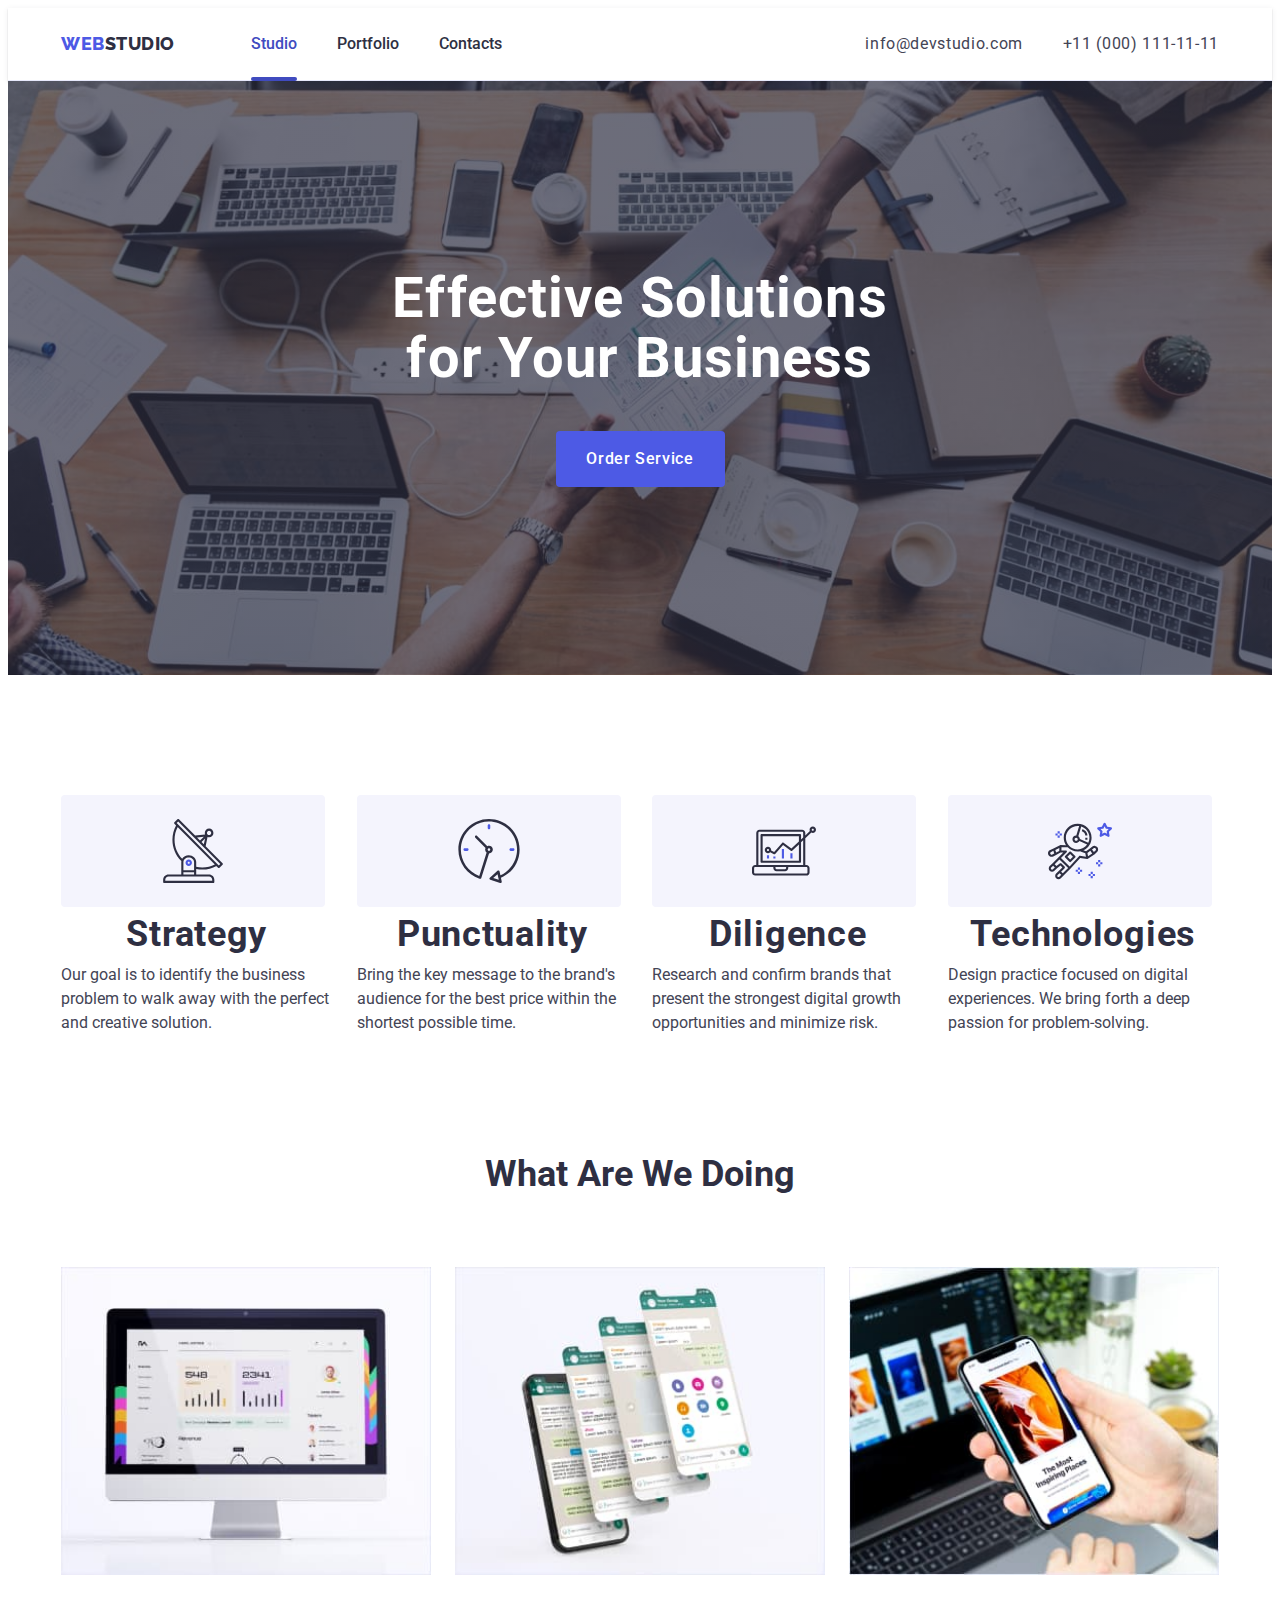
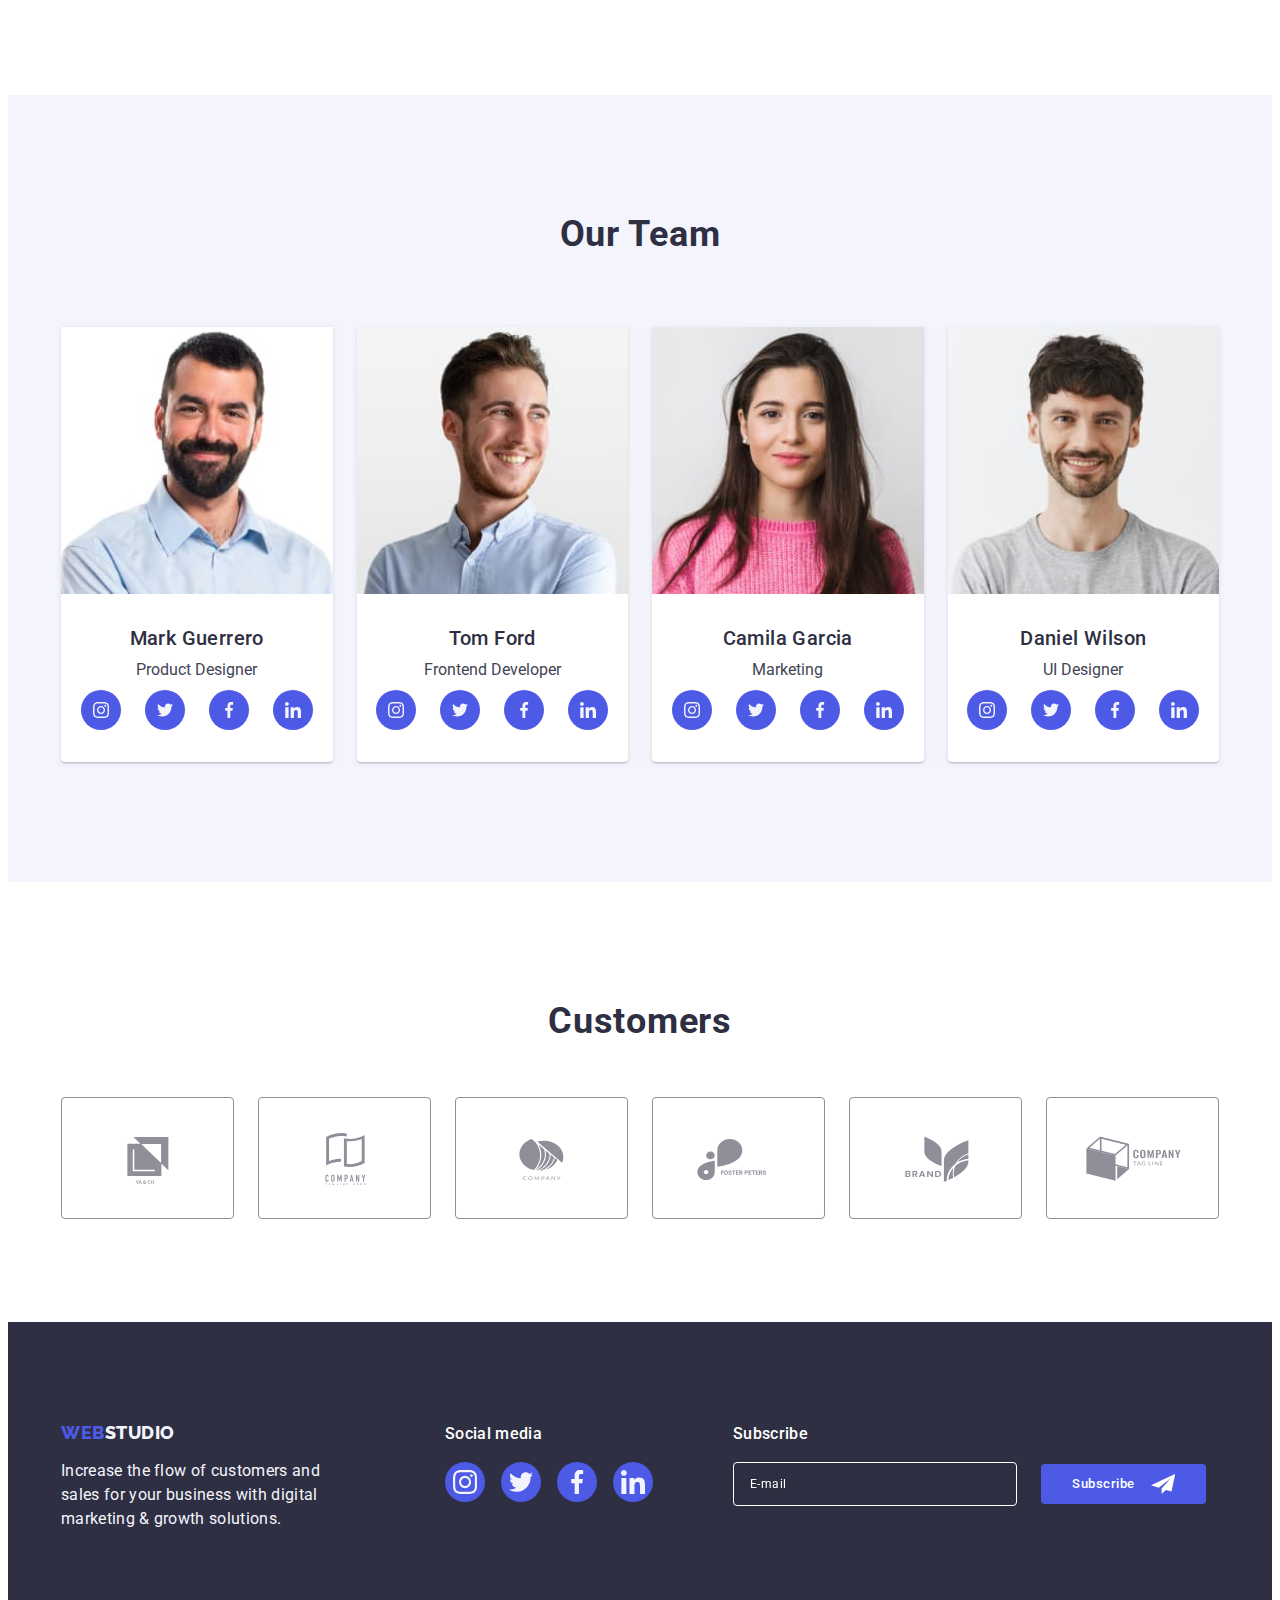
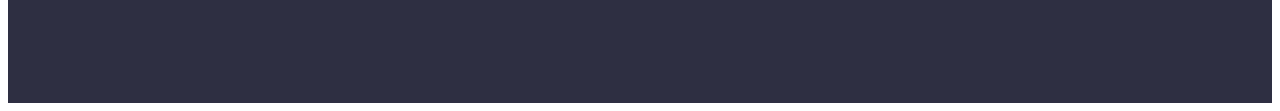
==== index.html @ 62d7064a "1" ====
<!DOCTYPE html>
<html lang="en">
  <head>
    <meta charset="UTF-8" />
    <meta http-equiv="X-UA-Compatible" content="IE=edge" />
    <meta name="viewport" content="width=device-width, initial-scale=1.0" />
    <!-- Fonts -->
    <link rel="preconnect" href="https://fonts.googleapis.com" />
    <link rel="preconnect" href="https://fonts.gstatic.com" crossorigin />
    <link
      href="https://fonts.googleapis.com/css2?family=Raleway:wght@800&family=Roboto:wght@400;500;700;900&display=swap"
      rel="stylesheet"
    />
    <title>WebStudio</title>
    <!-- Normalize -->
    <link
      rel="stylesheet"
      href="https://cdnjs.cloudflare.com/ajax/libs/modern-normalize/2.0.0/modern-normalize.min.css"
      integrity="sha512-4xo8blKMVCiXpTaLzQSLSw3KFOVPWhm/TRtuPVc4WG6kUgjH6J03IBuG7JZPkcWMxJ5huwaBpOpnwYElP/m6wg=="
      crossorigin="anonymous"
      referrerpolicy="no-referrer"
    />
    <!-- Styles -->
    <link rel="stylesheet" href="./css/styles.css" />
  </head>
  <body>
    <!--------------- HEADER --------------->
    <header class="header">
      <div class="container header-container">
        <nav class="header-navigation">
          <a class="header-logo link" href="./index.html"
            >Web<span class="header-logo-design">Studio</span></a
          >
          <ul class="header-list list">
            <li class="header-menu-item">
              <a class="header-menu-link link current" href="./index.html"
                >Studio</a
              >
            </li>
            <li class="header-menu-item">
              <a class="header-menu-link link" href="./portfolio.html"
                >Portfolio</a
              >
            </li>
            <li class="header-menu-item">
              <a class="header-menu-link link" href="">Contacts </a>
            </li>
          </ul>
        </nav>
        <!--------------- CONTACTS --------------->
        <address class="address">
          <ul class="header-contacts-list list">
            <li class="contacts-item">
              <a class="contacts-link link" href="mailto:info@devstudio.com"
                >info@devstudio.com</a
              >
            </li>
            <li class="contacts-item">
              <a class="contacts-link link" href="tel:+110001111111"
                >+11 (000) 111-11-11</a
              >
            </li>
          </ul>
        </address>
        <div class="mob-menu open-hamburger">
          <button class="mob-menu-open-btn" type="button">
            <svg class="mob-menu-open-icon" width="32" height="22">
              <use href="./images/icons.svg#icon-menu-hamburger"></use>
            </svg>
          </button>
        </div>
      </div>
      <!-- Mobile menu -->
      <!-- <div class="mob-menu">
        <button class="mob-menu-close-btn" type="button">
          <svg class="mob-menu-close-icon" width="8" height="8">
            <use href="./images/icons.svg#icon-close"></use>
          </svg>
        </button>
        <ul class="mob-menu-list list">
          <li class="mob-menu-item">
            <a class="mob-menu-link link" href="./index.html">Studio</a>
          </li>
          <li class="mob-menu-item">
            <a class="mob-menu-link link" href="./portfolio.html">Portfolio</a>
          </li>
          <li class="mob-menu-item">
            <a class="mob-menu-link link" href="">Contacts </a>
          </li>
        </ul>
        <ul class="mob-menu-contacts-list list">
          <li class="mob-menu-contacts-item">
            <a
              class="mob-menu-contacts-link link"
              href="mailto:info@devstudio.com"
              >info@devstudio.com</a
            >
          </li>
          <li class="mob-menu-contacts-item">
            <a class="mob-menu-contacts-link link" href="tel:+110001111111"
              >+11 (000) 111-11-11</a
            >
          </li>
        </ul>

        <ul class="mob-menu-media-list list">
          <li class="mob-menu-media-item">
            <a class="mob-menu-media-link link" href="#">
              <svg class="icon" width="16" height="16">
                <use href="./images/icons.svg#icon-instagram"></use>
              </svg>
            </a>
          </li>
          <li class="mob-menu-media-item">
            <a class="mob-menu-media-link link" href="#">
              <svg class="icon" width="16" height="16">
                <use href="./images/icons.svg#icon-twitter"></use>
              </svg>
            </a>
          </li>
          <li class="mob-menu-media-item">
            <a class="mob-menu-media-link link" href="#">
              <svg class="icon" width="16" height="16">
                <use href="./images/icons.svg#icon-facebook"></use>
              </svg>
            </a>
          </li>
          <li class="mob-menu-media-item">
            <a class="mob-menu-media-link link" href="#">
              <svg class="icon" width="16" height="16">
                <use href="./images/icons.svg#icon-linkedin"></use>
              </svg>
            </a>
          </li>
        </ul>
      </div> -->
    </header>
    <!------------- MAIN --------------->
    <main class="main">
      <!--------------- Section 1 - HERO --------------->
      <section class="hero">
        <div class="container">
          <h1 class="hero-title">Effective Solutions for Your Business</h1>
          <button class="hero-btn" type="button" data-modal-open>
            Order Service
          </button>
        </div>
      </section>
      <!--------------- Section 2 - BENEFITS --------------->
      <section class="benefits">
        <div class="container">
          <h2 class="visually-hidden">Benefits</h2>
          <ul class="benefits-list list">
            <li class="benefits-item">
              <div class="benefits-icon-container">
                <svg class="icon" width="64" height="64">
                  <use href="./images/icons.svg#icon-antenna"></use>
                </svg>
              </div>
              <h3 class="benefits-title">Strategy</h3>
              <p class="benefits-text">
                Our goal is to identify the business problem to walk away with
                the perfect and creative solution.
              </p>
            </li>
            <li class="benefits-item">
              <div class="benefits-icon-container">
                <svg class="icon" width="64" height="64">
                  <use href="./images/icons.svg#icon-clock"></use>
                </svg>
              </div>
              <h3 class="benefits-title">Punctuality</h3>
              <p class="benefits-text">
                Bring the key message to the brand's audience for the best price
                within the shortest possible time.
              </p>
            </li>
            <li class="benefits-item">
              <div class="benefits-icon-container">
                <svg class="icon" width="64" height="64">
                  <use href="./images/icons.svg#icon-diagram"></use>
                </svg>
              </div>
              <h3 class="benefits-title">Diligence</h3>
              <p class="benefits-text">
                Research and confirm brands that present the strongest digital
                growth opportunities and minimize risk.
              </p>
            </li>
            <li class="benefits-item">
              <div class="benefits-icon-container">
                <svg class="icon" width="64" height="64">
                  <use href="./images/icons.svg#icon-astronaut"></use>
                </svg>
              </div>
              <h3 class="benefits-title">Technologies</h3>
              <p class="benefits-text">
                Design practice focused on digital experiences. We bring forth a
                deep passion for problem-solving.
              </p>
            </li>
          </ul>
        </div>
      </section>
      <!--------------- Section 3 - EXAMPLES --------------->
      <section class="examples">
        <div class="container">
          <h2 class="examples-title">What are we doing</h2>
          <ul class="examples-list list">
            <li class="examples-item">
              <img
                src="./images/computer.jpg"
                alt="the computer"
                width="360"
                height="300"
              />
            </li>
            <li class="examples-item">
              <img
                src="./images/screen.jpg"
                alt="the list of screens"
                width="360"
                height="300"
              />
            </li>
            <li class="examples-item">
              <img
                src="./images/mobile.jpg"
                alt="the mobile phone"
                width="360"
                height="300"
              />
            </li>
          </ul>
        </div>
      </section>
      <!--------------- Section 4 - TEAM --------------->
      <section class="team">
        <div class="container team-container">
          <h2 class="team-title">Our Team</h2>
          <ul class="team-list list">
            <li class="team-item">
              <img
                src="./images/man1.jpg"
                alt="the black bearded man"
                width="264"
                height="260"
              />
              <div class="item-description">
                <h3 class="team-list-title">Mark Guerrero</h3>
                <p class="team-list-text">Product Designer</p>
                <ul class="team-media-list list">
                  <li class="team-media-item">
                    <a class="media-link link" href="#">
                      <svg class="icon" width="16" height="16">
                        <use href="./images/icons.svg#icon-instagram"></use>
                      </svg>
                    </a>
                  </li>
                  <li class="team-media-item">
                    <a class="media-link link" href="#">
                      <svg class="icon" width="16" height="16">
                        <use href="./images/icons.svg#icon-twitter"></use>
                      </svg>
                    </a>
                  </li>
                  <li class="team-media-item">
                    <a class="media-link link" href="#">
                      <svg class="icon" width="16" height="16">
                        <use href="./images/icons.svg#icon-facebook"></use>
                      </svg>
                    </a>
                  </li>
                  <li class="team-media-item">
                    <a class="media-link link" href="#">
                      <svg class="icon" width="16" height="16">
                        <use href="./images/icons.svg#icon-linkedin"></use>
                      </svg>
                    </a>
                  </li>
                </ul>
              </div>
            </li>
            <li class="team-item">
              <img
                src="./images/man2.jpg"
                alt="the man looking aside"
                width="264"
                height="260"
              />
              <div class="item-description">
                <h3 class="team-list-title">Tom Ford</h3>
                <p class="team-list-text">Frontend Developer</p>
                <ul class="team-media-list list">
                  <li class="team-media-item">
                    <a class="media-link link" href="#">
                      <svg class="icon" width="16" height="16">
                        <use href="./images/icons.svg#icon-instagram"></use>
                      </svg>
                    </a>
                  </li>
                  <li class="team-media-item">
                    <a class="media-link link" href="#">
                      <svg class="icon" width="16" height="16">
                        <use href="./images/icons.svg#icon-twitter"></use>
                      </svg>
                    </a>
                  </li>
                  <li class="team-media-item">
                    <a class="media-link link" href="#">
                      <svg class="icon" width="16" height="16">
                        <use href="./images/icons.svg#icon-facebook"></use>
                      </svg>
                    </a>
                  </li>
                  <li class="team-media-item">
                    <a class="media-link link" href="#">
                      <svg class="icon" width="16" height="16">
                        <use href="./images/icons.svg#icon-linkedin"></use>
                      </svg>
                    </a>
                  </li>
                </ul>
              </div>
            </li>
            <li class="team-item">
              <img
                src="./images/woman.jpg"
                alt="the woman wearing pink sweater"
                width="264"
                height="260"
              />
              <div class="item-description">
                <h3 class="team-list-title">Camila Garcia</h3>
                <p class="team-list-text">Marketing</p>
                <ul class="team-media-list list">
                  <li class="team-media-item">
                    <a class="media-link link" href="#">
                      <svg class="icon" width="16" height="16">
                        <use href="./images/icons.svg#icon-instagram"></use>
                      </svg>
                    </a>
                  </li>
                  <li class="team-media-item">
                    <a class="media-link link" href="#">
                      <svg class="icon" width="16" height="16">
                        <use href="./images/icons.svg#icon-twitter"></use>
                      </svg>
                    </a>
                  </li>
                  <li class="team-media-item">
                    <a class="media-link link" href="#">
                      <svg class="icon" width="16" height="16">
                        <use href="./images/icons.svg#icon-facebook"></use>
                      </svg>
                    </a>
                  </li>
                  <li class="team-media-item">
                    <a class="media-link link" href="#">
                      <svg class="icon" width="16" height="16">
                        <use href="./images/icons.svg#icon-linkedin"></use>
                      </svg>
                    </a>
                  </li>
                </ul>
              </div>
            </li>
            <li class="team-item">
              <img
                src="./images/man3.jpg"
                alt="the man wearing grey t-shirt"
                width="264"
                height="260"
              />
              <div class="item-description">
                <h3 class="team-list-title">Daniel Wilson</h3>
                <p class="team-list-text">UI Designer</p>
                <ul class="team-media-list list">
                  <li class="team-media-item">
                    <a class="media-link link" href="#">
                      <svg class="icon" width="16" height="16">
                        <use href="./images/icons.svg#icon-instagram"></use>
                      </svg>
                    </a>
                  </li>
                  <li class="team-media-item">
                    <a class="media-link link" href="#">
                      <svg class="icon" width="16" height="16">
                        <use href="./images/icons.svg#icon-twitter"></use>
                      </svg>
                    </a>
                  </li>
                  <li class="team-media-item">
                    <a class="media-link link" href="#">
                      <svg class="icon" width="16" height="16">
                        <use href="./images/icons.svg#icon-facebook"></use>
                      </svg>
                    </a>
                  </li>
                  <li class="team-media-item">
                    <a class="media-link link" href="#">
                      <svg class="icon" width="16" height="16">
                        <use href="./images/icons.svg#icon-linkedin"></use>
                      </svg>
                    </a>
                  </li>
                </ul>
              </div>
            </li>
          </ul>
        </div>
      </section>
      <!--------------- Section 5 - CUSTOMERS --------------->
      <section class="customers">
        <div class="container customers-container">
          <h2 class="customers-title">Customers</h2>
          <ul class="customers-list list">
            <li class="customers-item">
              <a class="customers-link link" href="#">
                <svg class="icon" width="104" height="56">
                  <use href="./images/icons.svg#icon-logoa"></use>
                </svg>
              </a>
            </li>
            <li class="customers-item">
              <a class="customers-link link" href="#">
                <svg class="icon" width="104" height="56">
                  <use href="./images/icons.svg#icon-logob"></use>
                </svg>
              </a>
            </li>
            <li class="customers-item">
              <a class="customers-link link" href="#">
                <svg class="icon" width="104" height="56">
                  <use href="./images/icons.svg#icon-logoc"></use>
                </svg>
              </a>
            </li>
            <li class="customers-item">
              <a class="customers-link link" href="#">
                <svg class="icon" width="104" height="56">
                  <use href="./images/icons.svg#icon-logod"></use>
                </svg>
              </a>
            </li>
            <li class="customers-item">
              <a class="customers-link link" href="#">
                <svg class="icon" width="104" height="56">
                  <use href="./images/icons.svg#icon-logof"></use>
                </svg>
              </a>
            </li>
            <li class="customers-item">
              <a class="customers-link link" href="#">
                <svg class="icon" width="104" height="56">
                  <use href="./images/icons.svg#icon-logog"></use>
                </svg>
              </a>
            </li>
          </ul>
        </div>
      </section>
    </main>
    <!--------------- FOOTER --------------->
    <footer class="footer">
      <div class="container footer-container">
        <div class="footer-logo-container">
          <a class="footer-logo link" href="./index.html"
            >Web<span class="footer-logo-design">Studio</span></a
          >
          <p class="footer-text">
            Increase the flow of customers and sales for your business with
            digital marketing & growth solutions.
          </p>
        </div>
        <div class="footer-media-container">
          <p class="footer-media-text">Social media</p>
          <ul class="footer-media-list list">
            <li class="footer-media-item">
              <a class="footer-media-link link" href="#">
                <svg class="icon" width="24" height="24">
                  <use href="./images/icons.svg#icon-instagram"></use>
                </svg>
              </a>
            </li>
            <li class="footer-media-item">
              <a class="footer-media-link link" href="#">
                <svg class="icon" width="24" height="24">
                  <use href="./images/icons.svg#icon-twitter"></use>
                </svg>
              </a>
            </li>
            <li class="footer-media-item">
              <a class="footer-media-link link" href="#">
                <svg class="icon" width="24" height="24">
                  <use href="./images/icons.svg#icon-facebook"></use>
                </svg>
              </a>
            </li>
            <li class="footer-media-item">
              <a class="footer-media-link link" href="#">
                <svg class="icon" width="24" height="24">
                  <use href="./images/icons.svg#icon-linkedin"></use>
                </svg>
              </a>
            </li>
          </ul>
        </div>
        <div class="subscribe-wrapper">
          <p class="subscribe-text">Subscribe</p>
          <form class="footer-form">
            <label class="footer-label" aria-label="footer email">
              <input
                class="footer-input"
                type="email"
                name="footer-email"
                placeholder="E-mail"
              />
            </label>
            <button class="subscribe-btn" type="submit">
              Subscribe
              <svg class="footer-subscribe-icon icon" width="24" height="24">
                <use href="./images/icons.svg#icon-telegram"></use>
              </svg>
            </button>
          </form>
        </div>
      </div>
    </footer>
    <!--------------- MODAL --------------->
    <div class="backdrop is-hidden" data-modal>
      <div class="modal">
        <button class="modal-btn" type="button" data-modal-close>
          <svg class="modal-close-icon" width="8" height="8">
            <use href="./images/icons.svg#icon-close"></use>
          </svg>
        </button>
        <p class="modal-form-title">
          Leave your contacts and we will call you back
        </p>
        <form class="modal-form">
          <div class="modal-field">
            <label class="modal-label" for="user-name">Name</label>
            <div class="input-wrapper">
              <input
                class="modal-input"
                type="text"
                name="user-name"
                id="user-name"
              />
              <svg class="modal-input-icon" width="18" height="24">
                <use href="./images/icons.svg#icon-person"></use>
              </svg>
            </div>
          </div>
          <div class="modal-field">
            <label class="modal-label" for="phone">Phone</label>
            <div class="input-wrapper">
              <input
                class="modal-input"
                type="tel"
                name="user-tel"
                id="phone"
              />
              <svg class="modal-input-icon" width="18" height="24">
                <use href="./images/icons.svg#icon-phone"></use>
              </svg>
            </div>
          </div>
          <div class="modal-field">
            <label class="modal-label" for="email">Email</label>
            <div class="input-wrapper">
              <input
                class="modal-input"
                type="email"
                name="user-email"
                id="email"
              />
              <svg class="modal-input-icon" width="18" height="24">
                <use href="./images/icons.svg#icon-email"></use>
              </svg>
            </div>
          </div>
          <div class="modal-textarea-field">
            <label class="modal-label" for="user-comment">Comment</label>
            <textarea
              class="modal-textarea"
              name="user-comment"
              placeholder="Text input"
              id="user-comment"
            ></textarea>
          </div>
          <div class="modal-checkbox-field">
            <input
              class="modal-checkbox visually-hidden"
              type="checkbox"
              name="user-privacy"
              id="user-privacy"
              value="true"
            />
            <label class="checkbox-label" for="user-privacy">
              <span class="modal-select-wrap">
                <svg class="icon-select" width="10" height="8">
                  <use href="./images/icons.svg#icon-select"></use>
                </svg> </span
              >I accept the terms and conditions of the&nbsp;<a
                class="checkbox-link link"
                href=""
                >Privacy Policy</a
              >
            </label>
          </div>
          <button class="modal-submit-btn" type="submit">Send</button>
        </form>
      </div>
    </div>
    <script src="./js/modal.js"></script>
  </body>
</html>
---- css/styles.css ----
:root {
  /* -----------STUDIO-INDEX----------- */
  --main-text-color: #434455;
  --white-for-project: #ffffff;
  --header-hover: #404bbf;
  --title-color: #2e2f42;
  --current-color: #404bbf;
  /* ------------LOGO----------- */
  --main-logo-color: #4d5ae5;
  --secondary-logo-header: #2e2f42;
  /* -----------CONTACTS----------- */
  --contacts-color: #434455;
  /* -----------HERO----------- */
  --hero-background-color: #2e2f42;
  --hero-button-background: #4d5ae5;
  --hero-button-hover: #404bbf;
  /* -----------BENEFITS-SECTION-----------  */
  --benefits-icon-container-bg: #f4f4fd;
  /* -----------TEAM-SECTION----------- */
  --team-background-color: #f4f4fd;
  --icon-background-color: #4d5ae5;
  --team-media-hover: #404bbf;
  /* -----------CUSTOMERS-SECTION----------- */
  --customers-icon-fill: #8e8f99;
  --customers-border-color: #8e8f99;
  --customers-logo-hover: #404bbf;
  --customers-border-hover-color: #404bbf;
  /* -----------FOOTER----------- */
  --footer-background-color: #2e2f42;
  --footer-logo-color: #4d5ae5;
  --secondary-logo-footer: #f4f4fd;
  --footer-text: #f4f4fd;
  --footer-media-hover: #31d0aa;
  --icon-media-fill: #f4f4fd;
  --footer-subscribe-btn-bg: #4d5ae5;

  /* -----------MODAL-FORM----------- */
  --modal-form-title-color: #2e2f42;
  --modal-form-label-color: #8e8f99;
  --modal-form-accent-color: #4d5ae5;
  --modal-bg-interactive: #404bbf;
  --modal-icon-fill: #2e2f42;

  /* -----------PORTFOLIO----------- */
  --main-button-background: #f4f4fd;
  --main-button-text: #4d5ae5;
  --categories-text-color: #434455;
  --categories-cover-color: #f4f4fd;
  --categories-cover-bgc: #4d5ae5;
  /* -----------FONT----------- */
  --second-title-size: 36px;
  --second-title-height: 1.11;
  --second-title-transform: capitalize;
  --third-title-weight: 500;
  --third-title-size: 20px;
  --third-title-height: 1.2;
  /* -----------TRANSITION----------- */
  --transition: 250ms cubic-bezier(0.4, 0, 0.2, 1);
}

/*todo -----------GLOBAL-STYLES----------- */
body {
  font-family: Roboto, sans-serif;
  font-size: 16px;
  line-height: 1.5;
  color: var(--main-text-color);
  background-color: var(--white-for-project);
}

p,
h1,
h2,
h3,
h4,
h5,
h6 {
  margin-top: 0;
  margin-bottom: 0;
}

ul {
  margin-top: 0;
  margin-bottom: 0;
  padding-left: 0;
}

img {
  display: block;
  min-width: 100%;
  height: auto;
}

.link {
  text-decoration: none;
}

.list {
  list-style-type: none;
}

.container {
  width: 100%;
  padding-right: 15px;
  padding-left: 15px;
  margin: 0 auto;
}

.icon {
  fill: currentColor;
}

button {
  font-family: inherit;
  color: currentColor;
}

input {
  font-family: inherit;
}
/*! -----------STUDIO-INDEX----------- */

/*~ -----------HEADER----------- */
.header {
  border-bottom: 1px solid #e7e9fc;
  box-shadow: 0px 2px 1px rgba(46, 47, 66, 0.08),
    0px 1px 1px rgba(46, 47, 66, 0.16), 0px 1px 6px rgba(46, 47, 66, 0.08);
}

.header-container {
  display: flex;
  align-items: center;
}

/*~ -----------HEADER-LOGO----------- */

.header-logo {
  font-family: "Raleway", sans-serif;
  font-weight: 800;
  font-size: 18px;
  line-height: 1.17;
  letter-spacing: 0.03em;
  text-transform: uppercase;
  color: var(--main-logo-color);
  display: inline-block;
}

.link .header-logo-design {
  color: var(--secondary-logo-header);
}

/*~ -----------HEADER-MENU----------- */

.header-list {
  display: none;
}

/*~ -----------CONTACTS----------- */
.header-contacts-list {
  display: none;
}

/*! ---------MOBILE MENU---------  */
/* .open-hamburger {
  display: flex;
  align-items: center;
  justify-content: space-between;
} */
/* .mob-menu {
  position: fixed;
  width: 100vw;
  height: 100vh;
  z-index: 999;
  background-color: var(--white-for-project);
} */

/* .mob-menu-open-btn {
  display: flex;
  align-items: center;
  justify-content: center;
  background-color: transparent;
  border: none;
  cursor: pointer;
  padding: 0;
}
.mob-menu-open-icon {
  stroke: #2e2f42;
} */
/* .mob-menu-close-btn {
  background-color: #e7e9fc;
  border: 1px solid rgba(0, 0, 0, 0.1);
  width: 24px;
  height: 24px;
  padding: 0;
  border-radius: 50%;
  position: absolute;
  right: 24px;
  top: 24px;
  cursor: pointer;
  display: flex;
  justify-content: center;
  align-items: center;
  transition: background-color var(--transition), border var(--transition);
  margin-bottom: 32px;
} */

/*~ -----------HERO----------- */

.hero {
  background-color: var(--hero-background-color);
  padding-top: 112px;
  padding-bottom: 112px;
  margin: 0 auto;
  background-image: linear-gradient(
      180deg,
      rgba(46, 47, 66, 0.7),
      rgba(46, 47, 66, 0.7)
    ),
    url(../images/people-office-mob.jpg);
  background-repeat: no-repeat;
  background-size: cover;
  background-position: center;
}

.hero-title {
  font-size: 36px;
  line-height: 1.11;
  letter-spacing: 0.02em;
  text-align: center;
  color: var(--white-for-project);
  max-width: 320px;
  margin-bottom: 72px;
  margin-left: auto;
  margin-right: auto;
}

.hero-btn {
  font-family: "Roboto", sans-serif;
  font-size: 16px;
  line-height: 1.5;
  font-weight: 500;
  letter-spacing: 0.04em;
  color: var(--white-for-project);
  background-color: var(--hero-button-background);
  cursor: pointer;
  display: block;
  min-width: 169px;
  height: 56px;
  border: none;
  border-radius: 4px;
  margin: 0 auto;
  transition: background-color var(--transition);
}

.hero-btn:hover,
.hero-btn:focus {
  background-color: var(--hero-button-hover);
}

/*~ -----------BENEFITS----------- */

.benefits-title {
  font-size: 36px;
  line-height: 1.11;
  letter-spacing: 0.02em;
  color: var(--title-color);
  margin-bottom: 8px;
  text-align: center;
}

.benefits {
  padding-top: 96px;
  padding-bottom: 96px;
}

.benefits-icon-container {
  display: none;
}

.benefits-list {
  display: flex;
  flex-wrap: wrap;
  gap: 72px;
}

.benefits-item {
  width: 100%;
}

.visually-hidden {
  position: absolute;
  width: 1px;
  height: 1px;
  margin: -1px;
  border: 0;
  padding: 0;
  white-space: nowrap;
  clip-path: inset(100%);
  clip: rect(0 0 0 0);
  overflow: hidden;
}

/*~ -----------EXAMPLES----------- */

.examples {
  display: none;
}

/*~ -----------TEAM----------- */

.team {
  background-color: var(--team-background-color);
  padding-top: 96px;
  padding-bottom: 96px;
}

.team-title {
  font-size: var(--second-title-size);
  line-height: var(--second-title-height);
  letter-spacing: 0.02em;
  text-transform: var(--second-title-transform);
  text-align: center;
  color: var(--title-color);
  margin-bottom: 72px;
}

.team-list {
  display: flex;
  flex-wrap: wrap;
  justify-content: center;
  gap: 24px;
}

.team-item {
  background-color: var(--white-for-project);
  border-radius: 0px 0px 4px 4px;
  box-shadow: 0px 1px 6px rgba(46, 47, 66, 0.08),
    0px 1px 1px rgba(46, 47, 66, 0.16), 0px 2px 1px rgba(46, 47, 66, 0.08);
}

.team-list-title {
  font-weight: var(--third-title-weight);
  font-size: var(--third-title-size);
  line-height: var(--third-title-height);
  letter-spacing: 0.02em;
  text-align: center;
  color: var(--title-color);
  margin-bottom: 8px;
}

.team-list-text {
  text-align: center;
}

.item-description {
  padding: 32px 0;
}

.team-media-list {
  display: flex;
  margin-top: 8px;
  align-items: center;
  justify-content: center;
  gap: 24px;
}

.team-media-item {
  width: 40px;
  height: 40px;
}

.media-link:hover,
.media-link:focus {
  background-color: var(--team-media-hover);
}

.media-link {
  display: flex;
  width: 100%;
  height: 100%;
  align-items: center;
  justify-content: center;
  color: var(--icon-media-fill);
  background-color: var(--icon-background-color);
  border-radius: 50%;
  transition: background-color var(--transition);
}

/*~ -----------CUSTOMERS----------- */

.customers {
  padding-top: 96px;
  padding-bottom: 96px;
}
.customers-title {
  font-size: var(--second-title-size);
  line-height: var(--second-title-height);
  text-align: center;
  letter-spacing: 0.02em;
  text-transform: var(--second-title-transform);
  margin-bottom: 72px;
  color: var(--title-color);
}

.customers-list {
  display: flex;
  flex-wrap: wrap;
  column-gap: 16px;
  row-gap: 72px;
}

.customers-item {
  width: calc((100% - 16px) / 2);
  height: 88px;
  display: flex;
  justify-content: center;
  align-items: center;
}

.customers-link:hover,
.customers-link:focus {
  color: var(--customers-logo-hover);
  border-color: var(--customers-border-hover-color);
}

.customers-link {
  display: flex;
  justify-content: center;
  align-items: center;
  padding: 16px 40px;
  color: var(--customers-icon-fill);
  border: 1px solid var(--customers-border-color);
  border-radius: 4px;
  width: 100%;
  height: 100%;
  transition: border-color var(--transition), color var(--transition);
}

/*~ -----------FOOTER----------- */

.footer {
  background-color: var(--footer-background-color);
  padding-top: 96px;
  padding-bottom: 96px;
}

.footer-container {
  display: flex;
  flex-direction: column;
  gap: 72px;
  align-items: center;
  text-align: center;
}

.footer-logo {
  font-family: "Raleway", sans-serif;
  font-weight: 800;
  font-size: 18px;
  line-height: 1.17;
  letter-spacing: 0.03em;
  text-transform: uppercase;
  color: var(--footer-logo-color);
  display: inline-block;
  margin-bottom: 18px;
}

.footer-logo-design {
  color: var(--secondary-logo-footer);
}

.footer-text {
  font-size: 16px;
  letter-spacing: 0.02em;
  max-width: 268px;
  color: var(--footer-text);
  margin-bottom: 16px;
  letter-spacing: 0.02em;
}

.footer-media-text {
  font-weight: 500;
  letter-spacing: 0.02em;
  margin-bottom: 16px;
  color: var(--white-for-project);
}

.footer-media-list {
  display: flex;
  align-items: center;
  justify-content: center;
  gap: 16px;
}

.footer-media-link {
  display: flex;
  width: 100%;
  height: 100%;
  align-items: center;
  justify-content: center;
  color: var(--icon-media-fill);
  background-color: var(--icon-background-color);
  border-radius: 50%;
  transition: background-color var(--transition);
}

.footer-media-item {
  width: 40px;
  height: 40px;
}

.footer-media-link:hover,
.footer-media-link:focus {
  background-color: var(--footer-media-hover);
}
/* ------------------------FORM----------------- */

.footer-form {
  display: flex;
  flex-direction: column;
  align-items: center;
  justify-content: center;
  gap: 24px;
}

.subscribe-text {
  font-weight: 500;
  letter-spacing: 0.02em;
  color: var(--white-for-project);
  margin-bottom: 16px;
}

.footer-input {
  width: 100%;
  height: 40px;
  border: 1px solid #ffffff;
  border-radius: 4px;
  font-size: 12px;
  letter-spacing: 0.04em;
  line-height: 1.5;
  background-color: transparent;
  padding-left: 16px;
  color: var(--white-for-project);
  opacity: 0.30000001192092896;
  filter: drop-shadow(0px 4px 4px rgba(0, 0, 0, 0.15));
}

.footer-input::placeholder {
  font-size: 12px;
  letter-spacing: 0.04em;
  line-height: 2;
  color: var(--white-for-project);
}

.subscribe-btn {
  font-weight: 500;
  line-height: 1.5;
  letter-spacing: 0.04em;
  display: flex;
  align-items: center;
  justify-content: center;
  min-width: 165px;
  height: 40px;
  background-color: var(--footer-subscribe-btn-bg);
  color: var(--white-for-project);
  border-radius: 4px;
  border: none;
  cursor: pointer;
}

.footer-subscribe-icon {
  margin-left: 16px;
}
/*& ------------------PORTFOLIO----------------- */

.portfolio-section {
  padding-top: 96px;
  padding-bottom: 120px;
}

/*? -----------MAIN-PORTFOLIO----------- */

.main-list {
  display: flex;
  gap: 24px;
  justify-content: center;
  margin-bottom: 72px;
}

.main-btn {
  font-family: "Roboto", sans-serif;
  font-weight: var(--third-title-weight);
  font-size: 16px;
  line-height: 1.5;
  letter-spacing: 0.04em;
  text-align: center;
  background-color: var(--main-button-background);
  color: var(--main-button-text);
  cursor: pointer;
  padding: 12px 24px;
  border-radius: 4px;
  border: 1px solid #e7e9fc;
  transition: color var(--transition), background-color var(--transition),
    box-shadow var(--transition), border-color var(--transition);
}

.main-btn:hover,
.main-btn:focus {
  color: var(--white-for-project);
  background-color: var(--hero-button-hover);
  border: 1px solid transparent;
  box-shadow: 0px 3px 1px rgba(0, 0, 0, 0.1), 0px 2px 1px rgba(0, 0, 0, 0.08),
    0px 2px 2px rgba(0, 0, 0, 0.12);
}

/*? -----------CATEGORIES-PORTFOLIO----------- */

.categories-title {
  font-weight: 500;
  font-size: 20px;
  line-height: 1.2;
  letter-spacing: 0.02em;
  color: var(--title-color);
  margin-bottom: 8px;
}

.categories-text {
  color: var(--categories-text-color);
}

.categories-link {
  display: block;
  transition: box-shadow var(--transition);
}

.categories-list {
  display: flex;
  flex-wrap: wrap;
  gap: 48px 24px;
}

.categories-item {
  width: calc((100% - 24px * 2) / 3);
  background-color: var(--white-for-project);
}

.categories-link:hover,
.categories-link:focus {
  box-shadow: 0px 1px 6px rgba(46, 47, 66, 0.08),
    0px 1px 1px rgba(46, 47, 66, 0.16), 0px 2px 1px rgba(46, 47, 66, 0.08);
}

.categories-info-container {
  border: 1px solid #e7e9fc;
  border-top: none;
  padding: 32px 16px;
}

.categories-cover-block {
  position: relative;
  overflow: hidden;
}

.categories-cover-text {
  font-size: 16px;
  letter-spacing: 0.02em;
  line-height: 1.5;
  color: var(--categories-cover-color);
  position: absolute;
  background-color: var(--categories-cover-bgc);
  height: 100%;
  width: 100%;
  top: 0;
  left: 0;
  padding: 40px 32px;
  transform: translateY(100%);
  transition: transform var(--transition);
}

.categories-link:hover .categories-cover-text,
.categories-link:focus .categories-cover-text {
  transform: translateY(0%);
}

/*TODO -----------MODAL WINDOW----------- */

.backdrop {
  position: fixed;
  top: 0;
  z-index: 999;
  width: 100%;
  height: 100%;
  background-color: rgba(46, 47, 66, 0.4);
  transition: opacity var(--transition), visibility var(--transition);
}

.modal {
  width: 284px;
  min-height: 584px;
  box-shadow: 0px 1px 1px rgba(0, 0, 0, 0.14), 0px 1px 3px rgba(0, 0, 0, 0.12),
    0px 2px 1px rgba(0, 0, 0, 0.2);
  border-radius: 4px;
  background-color: #fcfcfc;
  position: absolute;
  top: 50%;
  left: 50%;
  padding: 72px 24px 24px 24px;
  transform: translate(-50%, -50%) scale(1) rotate(0);
  transition: transform var(--transition);
}

.backdrop.is-hidden .modal {
  transform: translate(-50%, -50%) scale(0) rotate(-360deg);
}

.modal-btn {
  background-color: #e7e9fc;
  border: 1px solid rgba(0, 0, 0, 0.1);
  width: 24px;
  height: 24px;
  padding: 0;
  border-radius: 50%;
  position: absolute;
  right: 24px;
  top: 24px;
  cursor: pointer;
  display: flex;
  justify-content: center;
  align-items: center;
  transition: background-color var(--transition), border var(--transition);
}

.modal-btn:hover,
.modal-btn:focus {
  background-color: var(--modal-bg-interactive);
  fill: var(--white-for-project);
  border: none;
}

.modal-close-icon {
  transition: fill var(--transition);
}

.is-hidden {
  visibility: hidden;
  opacity: 0;
  pointer-events: none;
}

/** -----------------MODAL-FORM----------------- */
.modal-form-title {
  color: var(--modal-form-title-color);
  font-weight: 500;
  text-align: center;
  letter-spacing: 0.02em;
  margin-bottom: 16px;
}

.modal-field {
  margin-bottom: 8px;
}

.modal-label {
  display: block;
  margin-bottom: 4px;
  color: var(--modal-form-label-color);
  font-size: 12px;
  line-height: 1.17;
  letter-spacing: 0.04em;
}

.modal-input {
  width: 100%;
  height: 40px;
  padding-left: 38px;
  padding-right: 16px;
  outline: transparent;
  background-color: transparent;
  border: 1px solid rgba(46, 47, 66, 0.4);
  border-radius: 4px;
  transition: border-color var(--transition);
}

.modal-input:focus {
  border-color: var(--modal-form-accent-color);
}

.modal-input:focus + .modal-input-icon {
  fill: var(--modal-form-accent-color);
}

.modal-input-icon {
  position: absolute;
  left: 16px;
  top: 50%;
  transform: translateY(-50%);
  fill: var(--modal-icon-fill);
  transition: fill var(--transition);
}

.input-wrapper {
  position: relative;
}

.modal-textarea {
  font-size: 12px;
  line-height: 1.17;
  letter-spacing: 0.04em;
  color: rgba(46, 47, 66, 0.4);
  background-color: transparent;
  width: 100%;
  height: 120px;
  padding: 8px 16px;
  outline: transparent;
  border: 1px solid rgba(46, 47, 66, 0.4);
  border-radius: 4px;
  resize: none;
  transition: border-color var(--transition);
}

.modal-textarea:focus {
  border-color: #4d5ae5;
}

.modal-textarea::placeholder {
  font-size: 12px;
  line-height: 1.17;
  letter-spacing: 0.04em;
  color: rgba(46, 47, 66, 0.4);
}

.modal-textarea-field {
  margin-bottom: 16px;
}

.modal-checkbox-field {
  margin-bottom: 24px;
}

.checkbox-link {
  line-height: 1.33;
  letter-spacing: 0.04em;
  color: var(--modal-form-accent-color);
  text-decoration: underline;
}

.checkbox-label {
  font-size: 12px;
  line-height: 1.17;
  letter-spacing: 0.04em;
  color: var(--modal-form-label-color);
  margin-top: 16px;
}

.checkbox-label span {
  display: inline-flex;
  align-items: center;
  justify-content: center;
  width: 16px;
  height: 16px;
  margin-right: 8px;
  border: 1px solid rgba(46, 47, 66, 0.4);
  border-radius: 2px;
  fill: transparent;
  transition: background-color var(--transition), border var(--transition),
    fill var(--transition);
}

.modal-checkbox:checked + .checkbox-label span {
  background-color: var(--modal-bg-interactive);
  border: none;
  fill: #f4f4fd;
  transition: var(--transition);
}

.modal-checkbox:focus + .checkbox-label span {
  border-color: var(--modal-bg-interactive);
}

.modal-submit-btn {
  display: block;
  font-weight: 500;
  font-size: 16px;
  line-height: 1.5;
  letter-spacing: 0.04em;
  min-width: 169px;
  height: 56px;
  background-color: var(--modal-form-accent-color);
  box-shadow: 0px 4px 4px rgba(0, 0, 0, 0.15);
  border-radius: 4px;
  color: var(--white-for-project);
  border: none;
  cursor: pointer;
  margin: auto;
  transition: background-color var(--transition);
}

.modal-submit-btn:hover,
.modal-submit-btn:focus {
  background-color: var(--hero-button-hover);
}

/*! ---------Media---------  */
/*~ MOBILE  */

@media screen and (min-width: 428px) {
  .container {
    max-width: 428px;
    padding-right: 16px;
    padding-left: 16px;
  }
  /** Benefits */
  .benefits-item {
    width: 100%;
  }
  /** Footer */
  .footer-form {
    max-width: 398px;
  }
  /** Modal */
  .modal {
    width: 392px;
  }
}

/*~ TABLET  */

@media screen and (min-width: 768px) {
  .container {
    max-width: 768px;
    padding-right: 16px;
    padding-left: 16px;
  }
  /** Header */
  .header-logo {
    margin-right: 120px;
  }

  .header-contacts-list {
    display: flex;
    flex-direction: column;
    gap: 12px;
  }

  .address {
    font-style: normal;
    margin-left: auto;
  }

  .contacts-link {
    font-size: 12px;
    line-height: 1.17;
    letter-spacing: 0.04em;
    color: var(--contacts-color);
    transition: color var(--transition);
  }

  .contacts-link:hover,
  .contacts-link:focus {
    color: var(--header-hover);
  }

  .header-list {
    display: flex;
    gap: 40px;
  }

  .header-menu-link {
    display: block;
    font-weight: 500;
    line-height: 1.5;
    color: var(--title-color);
    padding: 24px 0;
    transition: color var(--transition);
  }

  .header-menu-link:hover,
  .header-menu-link:focus {
    color: var(--header-hover);
  }

  .current {
    position: relative;
    color: var(--header-hover);
  }

  .current::after {
    content: "";
    position: absolute;
    width: 100%;
    height: 4px;
    background-color: var(--current-color);
    border-radius: 2px;
    bottom: -1px;
    left: 0;
  }

  .header-navigation {
    display: flex;
    align-items: center;
  }

  .mob-menu-open-btn {
    display: none;
  }
  /** Hero */
  .hero {
    background-image: linear-gradient(
        180deg,
        rgba(46, 47, 66, 0.7),
        rgba(46, 47, 66, 0.7)
      ),
      url(../images/people-office-tab.jpg);
  }
  .hero-title {
    max-width: 496px;
    margin-bottom: 36px;
  }
  /** Benefits */
  .benefits-list {
    column-gap: 24px;
    row-gap: 72px;
  }

  .benefits-item {
    width: calc((100% - 24px) / 2);
  }
  /** Team */
  .team-container {
    max-width: 584px;
  }
  .team-list {
    row-gap: 64px;
  }
  .team-item {
    width: calc((100% - 24px) / 2);
  }
  /** Customers */
  .customers-container {
    max-width: 584px;
  }
  .customers-list {
    column-gap: 24px;
  }
  .customers-item {
    width: calc((100% - 2 * 24px) / 3);
  }
  .customers-link {
    padding: 16px 32px;
  }
  /** Footer */
  .footer-container {
    flex-direction: row;
    flex-wrap: wrap;
    align-items: baseline;
    text-align: start;
    gap: 0;
    max-width: 584px;
  }

  .footer-text {
    max-width: 264px;
    margin-bottom: 72px;
  }
  .footer-logo-container {
    margin-right: 24px;
  }
  .footer-form {
    flex-direction: row;
    max-width: 453px;
  }
  .footer-input {
    width: 264px;
  }
  .subscribe-text {
    text-align: start;
  }
  /** Modal */
  .modal {
    width: 408px;
  }
}

/*~ DESKTOP  */

@media screen and (min-width: 1158px) {
  .container {
    max-width: 1158px;
    padding-right: 16px;
    padding-left: 16px;
  }
  /** Header */
  .header-logo {
    margin-right: 76px;
  }

  .header-contacts-list {
    display: flex;
    flex-direction: row;
    gap: 40px;
  }

  .address {
    font-style: normal;
    margin-left: auto;
  }

  .contacts-link {
    font-size: 16px;
    line-height: 1.5;
    letter-spacing: 0.02;
    color: var(--contacts-color);
    transition: color var(--transition);
  }

  .contacts-link:hover,
  .contacts-link:focus {
    color: var(--header-hover);
  }

  .header-list {
    display: flex;
    gap: 40px;
  }

  .header-menu-link {
    display: block;
    font-weight: 500;
    line-height: 1.5;
    color: var(--title-color);
    padding: 24px 0;
    transition: color var(--transition);
  }

  .header-menu-link:hover,
  .header-menu-link:focus {
    color: var(--header-hover);
  }

  .current {
    position: relative;
    color: var(--header-hover);
  }

  .current::after {
    content: "";
    position: absolute;
    width: 100%;
    height: 4px;
    background-color: var(--current-color);
    border-radius: 2px;
    bottom: -1px;
    left: 0;
  }

  .header-navigation {
    display: flex;
    align-items: center;
  }

  .mob-menu-open-btn {
    display: none;
  }
  /** Hero */
  .hero {
    background-image: linear-gradient(
        180deg,
        rgba(46, 47, 66, 0.7),
        rgba(46, 47, 66, 0.7)
      ),
      url(../images/people-office.jpeg);
    padding-top: 188px;
    padding-bottom: 188px;
  }
  .hero-title {
    max-width: 496px;
    font-size: 56px;
    line-height: 1.07;
    margin-bottom: 42px;
  }
  /** Benefits */
  .benefits {
    padding-top: 120px;
    padding-bottom: 120px;
  }
  .benefits-icon-container {
    width: 264px;
    height: 112px;
    background-color: var(--benefits-icon-container-bg);
    display: flex;
    justify-content: center;
    align-items: center;
    border-radius: 4px;
    margin-bottom: 8px;
  }
  .benefits-list {
    gap: 24px;
  }
  .benefits-item {
    width: calc((100% - 72px) / 4);
  }
  /** Examples  */
  .examples {
    display: block;
    padding-bottom: 120px;
  }

  .examples-title {
    font-size: var(--second-title-size);
    line-height: var(--second-title-height);
    text-transform: var(--second-title-transform);
    text-align: center;
    margin-bottom: 72px;
    color: var(--title-color);
  }

  .examples-list {
    display: flex;
    gap: 24px;
  }

  .examples-item {
    width: calc((100% - 24px * 2) / 3);
  }

  /** Team */
  .team {
    padding-top: 120px;
    padding-bottom: 120px;
  }
  .team-list {
    flex-wrap: nowrap;
  }
  /** Customers */
  .customers {
    padding-top: 120px;
    padding-bottom: 120px;
  }
  .customers-list {
    gap: 24px;
  }
  .customers-item {
    width: calc((100% - 5 * 24px) / 6);
  }
  .customers-link {
    padding: 16px 32px;
  }
  /** Footer */
  .footer {
    padding-top: 100px;
    padding-bottom: 100px;
  }
  .footer-container {
    flex-direction: row;
    align-items: baseline;
    text-align: start;
    gap: 0;
  }
  .footer-logo {
    margin-bottom: 16px;
  }
  .footer-text {
    max-width: 264px;
  }
  .footer-logo-container {
    margin-right: 120px;
  }
  .footer-media-container {
    margin-right: 80px;
  }
  .footer-form {
    flex-direction: row;
    max-width: none;
  }
  .footer-input {
    opacity: unset;
    width: 264px;
  }
  .subscribe-text {
    text-align: start;
  }
  /** Modal */
  .modal {
    width: 408px;
  }
}
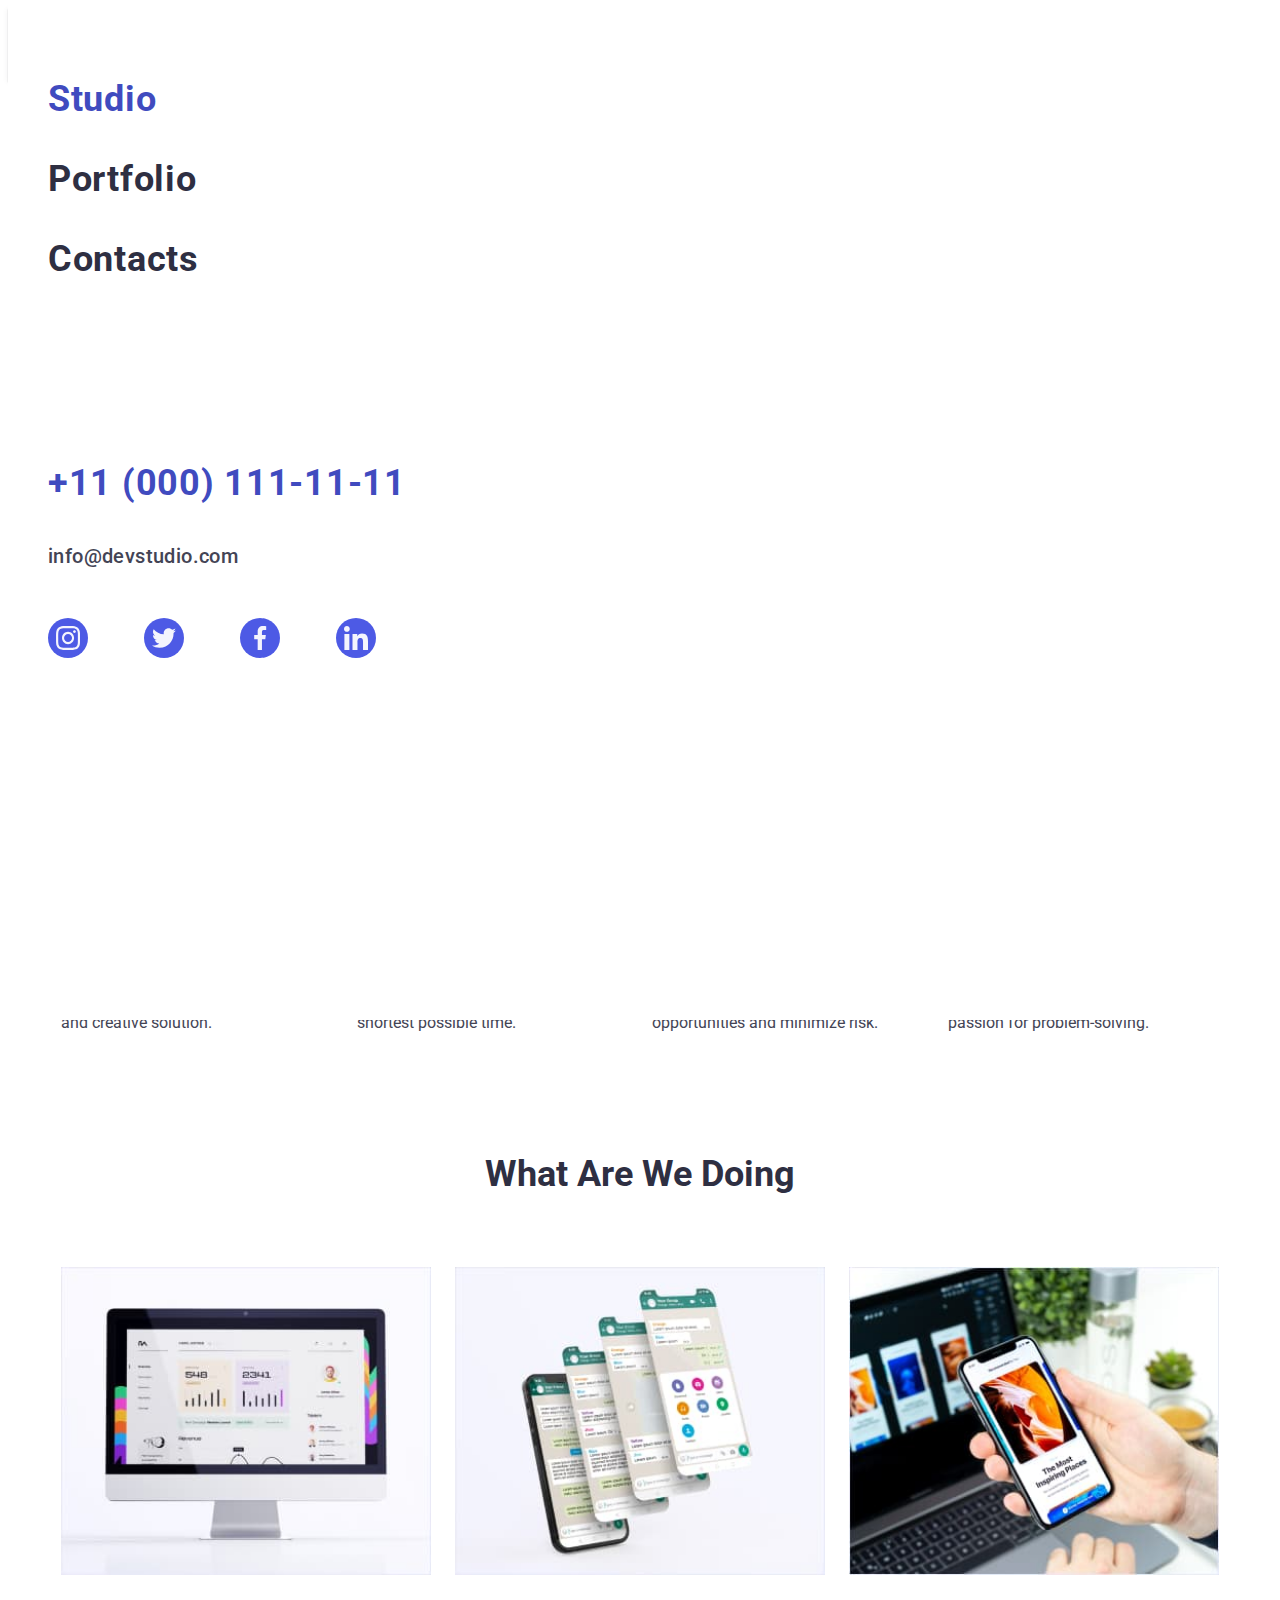
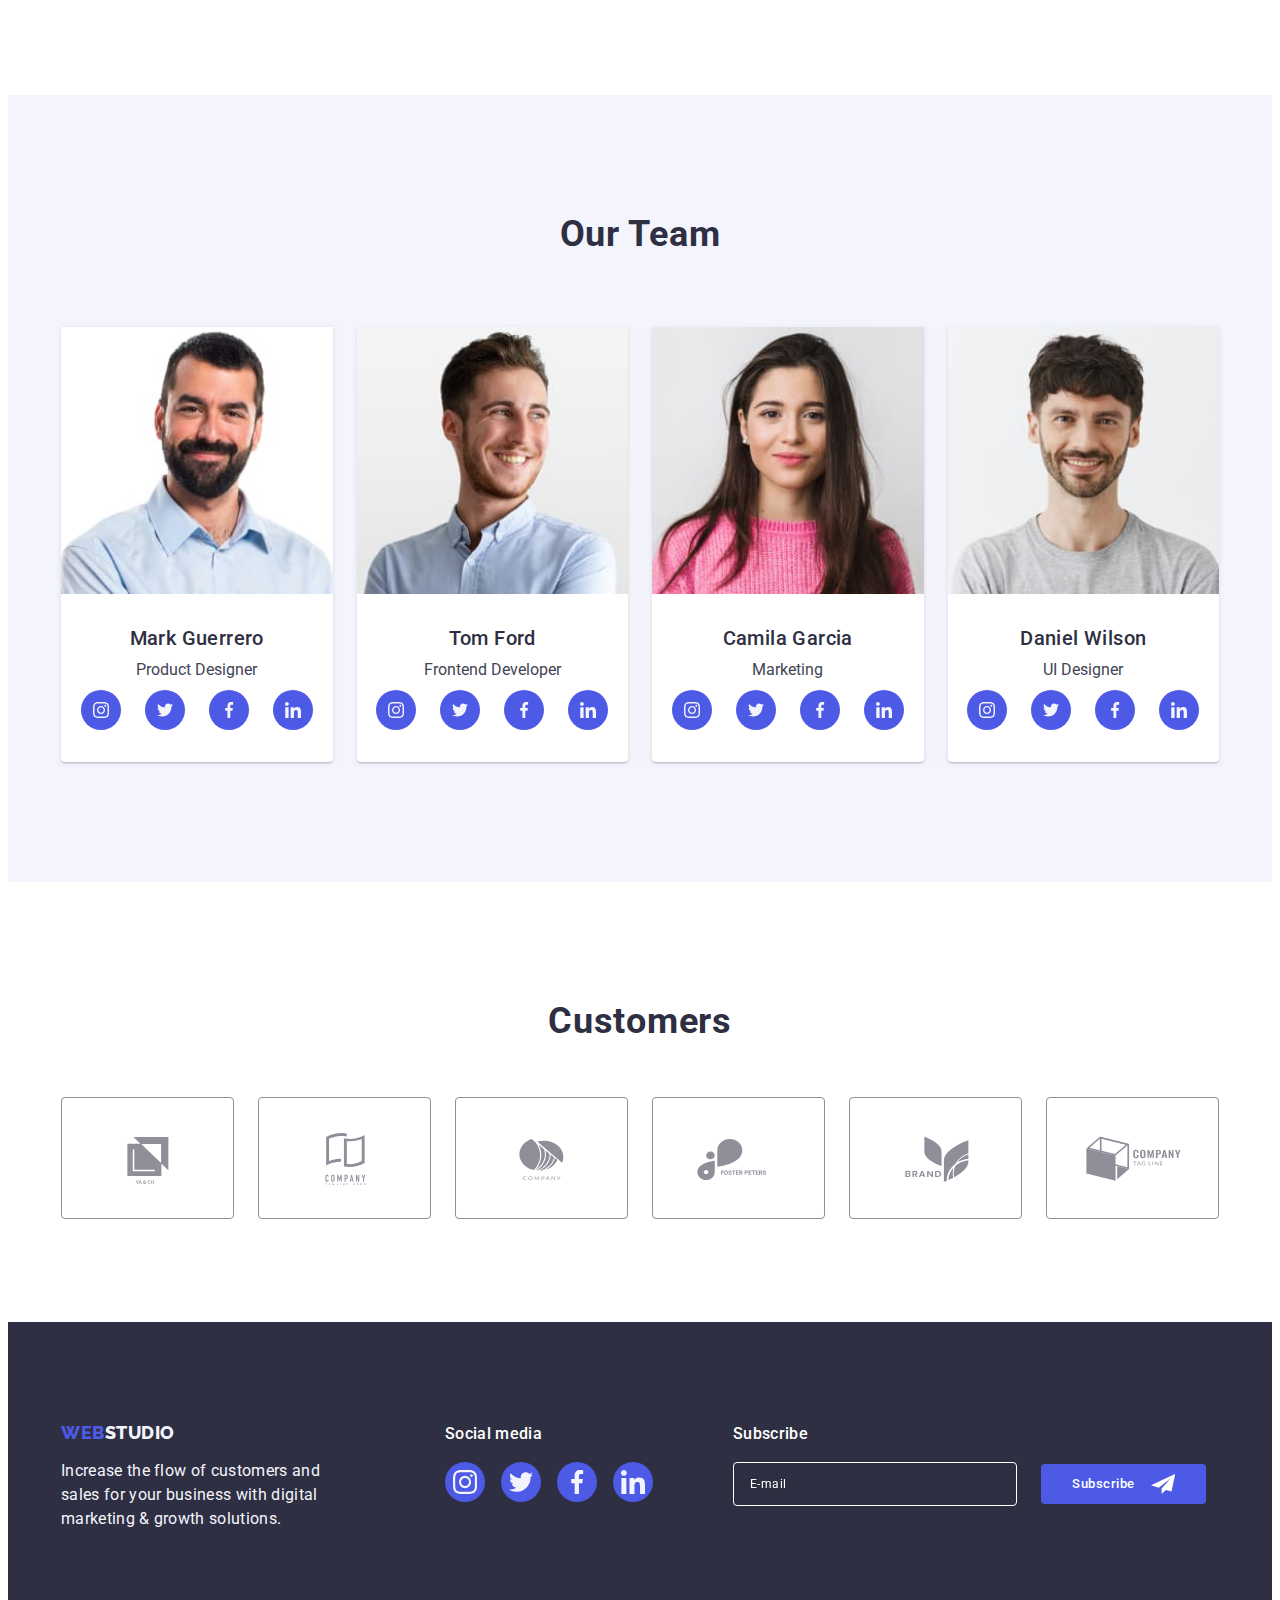
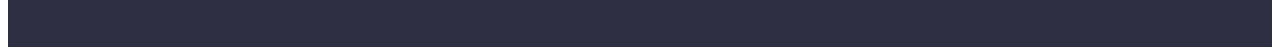
==== commit d277b147: "1" ====
--- a/index.html
+++ b/index.html
@@ -71,69 +71,80 @@
         </div>
       </div>
       <!-- Mobile menu -->
-      <!-- <div class="mob-menu">
+      <div class="mob-menu">
         <button class="mob-menu-close-btn" type="button">
           <svg class="mob-menu-close-icon" width="8" height="8">
             <use href="./images/icons.svg#icon-close"></use>
           </svg>
         </button>
-        <ul class="mob-menu-list list">
-          <li class="mob-menu-item">
-            <a class="mob-menu-link link" href="./index.html">Studio</a>
-          </li>
-          <li class="mob-menu-item">
-            <a class="mob-menu-link link" href="./portfolio.html">Portfolio</a>
-          </li>
-          <li class="mob-menu-item">
-            <a class="mob-menu-link link" href="">Contacts </a>
-          </li>
-        </ul>
-        <ul class="mob-menu-contacts-list list">
-          <li class="mob-menu-contacts-item">
-            <a
-              class="mob-menu-contacts-link link"
-              href="mailto:info@devstudio.com"
-              >info@devstudio.com</a
-            >
-          </li>
-          <li class="mob-menu-contacts-item">
-            <a class="mob-menu-contacts-link link" href="tel:+110001111111"
-              >+11 (000) 111-11-11</a
-            >
-          </li>
-        </ul>
-
+        <div class="mob-menu-wrap">
+          <div class="mob-menu-navigation-wrapper">
+            <ul class="mob-menu-list list">
+              <li class="mob-menu-item">
+                <a class="mob-menu-link link mob-current" href="./index.html"
+                  >Studio</a
+                >
+              </li>
+              <li class="mob-menu-item">
+                <a class="mob-menu-link link" href="./portfolio.html"
+                  >Portfolio</a
+                >
+              </li>
+              <li class="mob-menu-item">
+                <a class="mob-menu-link link" href="">Contacts </a>
+              </li>
+            </ul>
+          </div>
+          <div class="mob-menu-contacts-wrapper">
+            <ul class="mob-menu-contacts-list list">
+              <li class="mob-menu-contacts-item">
+                <a
+                  class="mob-menu-contacts-link mob-menu-mobile-link link"
+                  href="tel:+110001111111"
+                  >+11 (000) 111-11-11</a
+                >
+              </li>
+              <li class="mob-menu-contacts-item">
+                <a
+                  class="mob-menu-contacts-link mob-menu-email-link link"
+                  href="mailto:info@devstudio.com"
+                  >info@devstudio.com</a
+                >
+              </li>
+            </ul>
+          </div>
+        </div>
         <ul class="mob-menu-media-list list">
           <li class="mob-menu-media-item">
             <a class="mob-menu-media-link link" href="#">
-              <svg class="icon" width="16" height="16">
+              <svg class="mob-menu-media-icon" width="24" height="24">
                 <use href="./images/icons.svg#icon-instagram"></use>
               </svg>
             </a>
           </li>
           <li class="mob-menu-media-item">
             <a class="mob-menu-media-link link" href="#">
-              <svg class="icon" width="16" height="16">
+              <svg class="mob-menu-media-icon" width="24" height="24">
                 <use href="./images/icons.svg#icon-twitter"></use>
               </svg>
             </a>
           </li>
           <li class="mob-menu-media-item">
             <a class="mob-menu-media-link link" href="#">
-              <svg class="icon" width="16" height="16">
+              <svg class="mob-menu-media-icon" width="24" height="24">
                 <use href="./images/icons.svg#icon-facebook"></use>
               </svg>
             </a>
           </li>
           <li class="mob-menu-media-item">
             <a class="mob-menu-media-link link" href="#">
-              <svg class="icon" width="16" height="16">
+              <svg class="mob-menu-media-icon" width="24" height="24">
                 <use href="./images/icons.svg#icon-linkedin"></use>
               </svg>
             </a>
           </li>
         </ul>
-      </div> -->
+      </div>
     </header>
     <!------------- MAIN --------------->
     <main class="main">
@@ -509,14 +520,16 @@
         <div class="subscribe-wrapper">
           <p class="subscribe-text">Subscribe</p>
           <form class="footer-form">
-            <label class="footer-label" aria-label="footer email">
-              <input
-                class="footer-input"
-                type="email"
-                name="footer-email"
-                placeholder="E-mail"
-              />
-            </label>
+            <div class="input-wrapper">
+              <label class="footer-label" aria-label="footer email">
+                <input
+                  class="footer-input"
+                  type="email"
+                  name="footer-email"
+                  placeholder="E-mail"
+                />
+              </label>
+            </div>
             <button class="subscribe-btn" type="submit">
               Subscribe
               <svg class="footer-subscribe-icon icon" width="24" height="24">
--- a/css/styles.css
+++ b/css/styles.css
@@ -165,15 +165,23 @@
   align-items: center;
   justify-content: space-between;
 } */
-/* .mob-menu {
+.mob-menu {
   position: fixed;
-  width: 100vw;
-  height: 100vh;
+  top: 0;
+  width: 100%;
+  height: 100%;
   z-index: 999;
   background-color: var(--white-for-project);
-} */
-
-/* .mob-menu-open-btn {
+  padding: 80px 24px 40px 40px;
+}
+
+.mob-menu-wrap {
+  display: flex;
+  flex-direction: column;
+  justify-content: space-between;
+}
+
+.mob-menu-open-btn {
   display: flex;
   align-items: center;
   justify-content: center;
@@ -182,10 +190,12 @@
   cursor: pointer;
   padding: 0;
 }
+
 .mob-menu-open-icon {
   stroke: #2e2f42;
-} */
-/* .mob-menu-close-btn {
+}
+
+.mob-menu-close-btn {
   background-color: #e7e9fc;
   border: 1px solid rgba(0, 0, 0, 0.1);
   width: 24px;
@@ -200,8 +210,88 @@
   justify-content: center;
   align-items: center;
   transition: background-color var(--transition), border var(--transition);
-  margin-bottom: 32px;
+}
+
+.mob-menu-list {
+  display: block;
+}
+
+.mob-menu-item:not(:last-child) {
+  margin-bottom: 40px;
+}
+
+.mob-menu-item:last-child {
+  margin-bottom: 184px;
+}
+
+.mob-menu-link {
+  font-size: 36px;
+  font-weight: 700;
+  line-height: 1.11;
+  letter-spacing: 0.02em;
+  text-transform: capitalize;
+  color: #2e2f42;
+}
+
+.mob-menu-contacts-list {
+}
+.mob-menu-contacts-item:not(:last-child) {
+  margin-bottom: 40px;
+}
+
+/* .mob-menu-contacts-item:last-child {
+  margin-bottom: 284px;
 } */
+
+.mob-menu-contacts-link {
+}
+.mob-menu-mobile-link {
+  font-size: 26px;
+  font-weight: 700;
+  line-height: 1.11;
+  letter-spacing: 0.02em;
+  text-transform: capitalize;
+  color: #404bbf;
+}
+
+.mob-menu-email-link {
+  font-size: 16px;
+  font-weight: 500;
+  line-height: 1.2;
+  letter-spacing: 0.02em;
+  color: #434455;
+}
+
+.mob-current {
+  color: #404bbf;
+}
+
+.mob-menu-media-list {
+  display: flex;
+  align-items: center;
+  justify-content: space-between;
+  gap: 30px;
+  margin-top: 48px;
+}
+
+.mob-menu-media-item {
+  width: 40px;
+  height: 40px;
+}
+
+.mob-menu-media-link {
+  display: flex;
+  width: 100%;
+  height: 100%;
+  align-items: center;
+  justify-content: center;
+  color: var(--icon-media-fill);
+  background-color: var(--icon-background-color);
+  border-radius: 50%;
+}
+.mob-menu-media-icon {
+  fill: #f4f4fd;
+}
 
 /*~ -----------HERO----------- */
 
@@ -528,6 +618,14 @@
   margin-bottom: 16px;
 }
 
+.footer-label {
+  width: 100%;
+}
+
+.input-wrapper {
+  width: 100%;
+}
+
 .footer-input {
   width: 100%;
   height: 40px;
@@ -919,6 +1017,17 @@
   .modal {
     width: 392px;
   }
+  /** Mobile menu */
+  .mob-menu-mobile-link {
+    font-size: 36px;
+  }
+  .mob-menu-email-link {
+    font-size: 20px;
+  }
+  .mob-menu-media-list {
+    max-width: 328px;
+    gap: 56px;
+  }
 }
 
 /*~ TABLET  */
@@ -1052,17 +1161,19 @@
     flex-wrap: wrap;
     align-items: baseline;
     text-align: start;
-    gap: 0;
+    row-gap: 72px;
+    column-gap: 0;
     max-width: 584px;
   }
 
   .footer-text {
     max-width: 264px;
-    margin-bottom: 72px;
-  }
+  }
+
   .footer-logo-container {
     margin-right: 24px;
   }
+
   .footer-form {
     flex-direction: row;
     max-width: 453px;
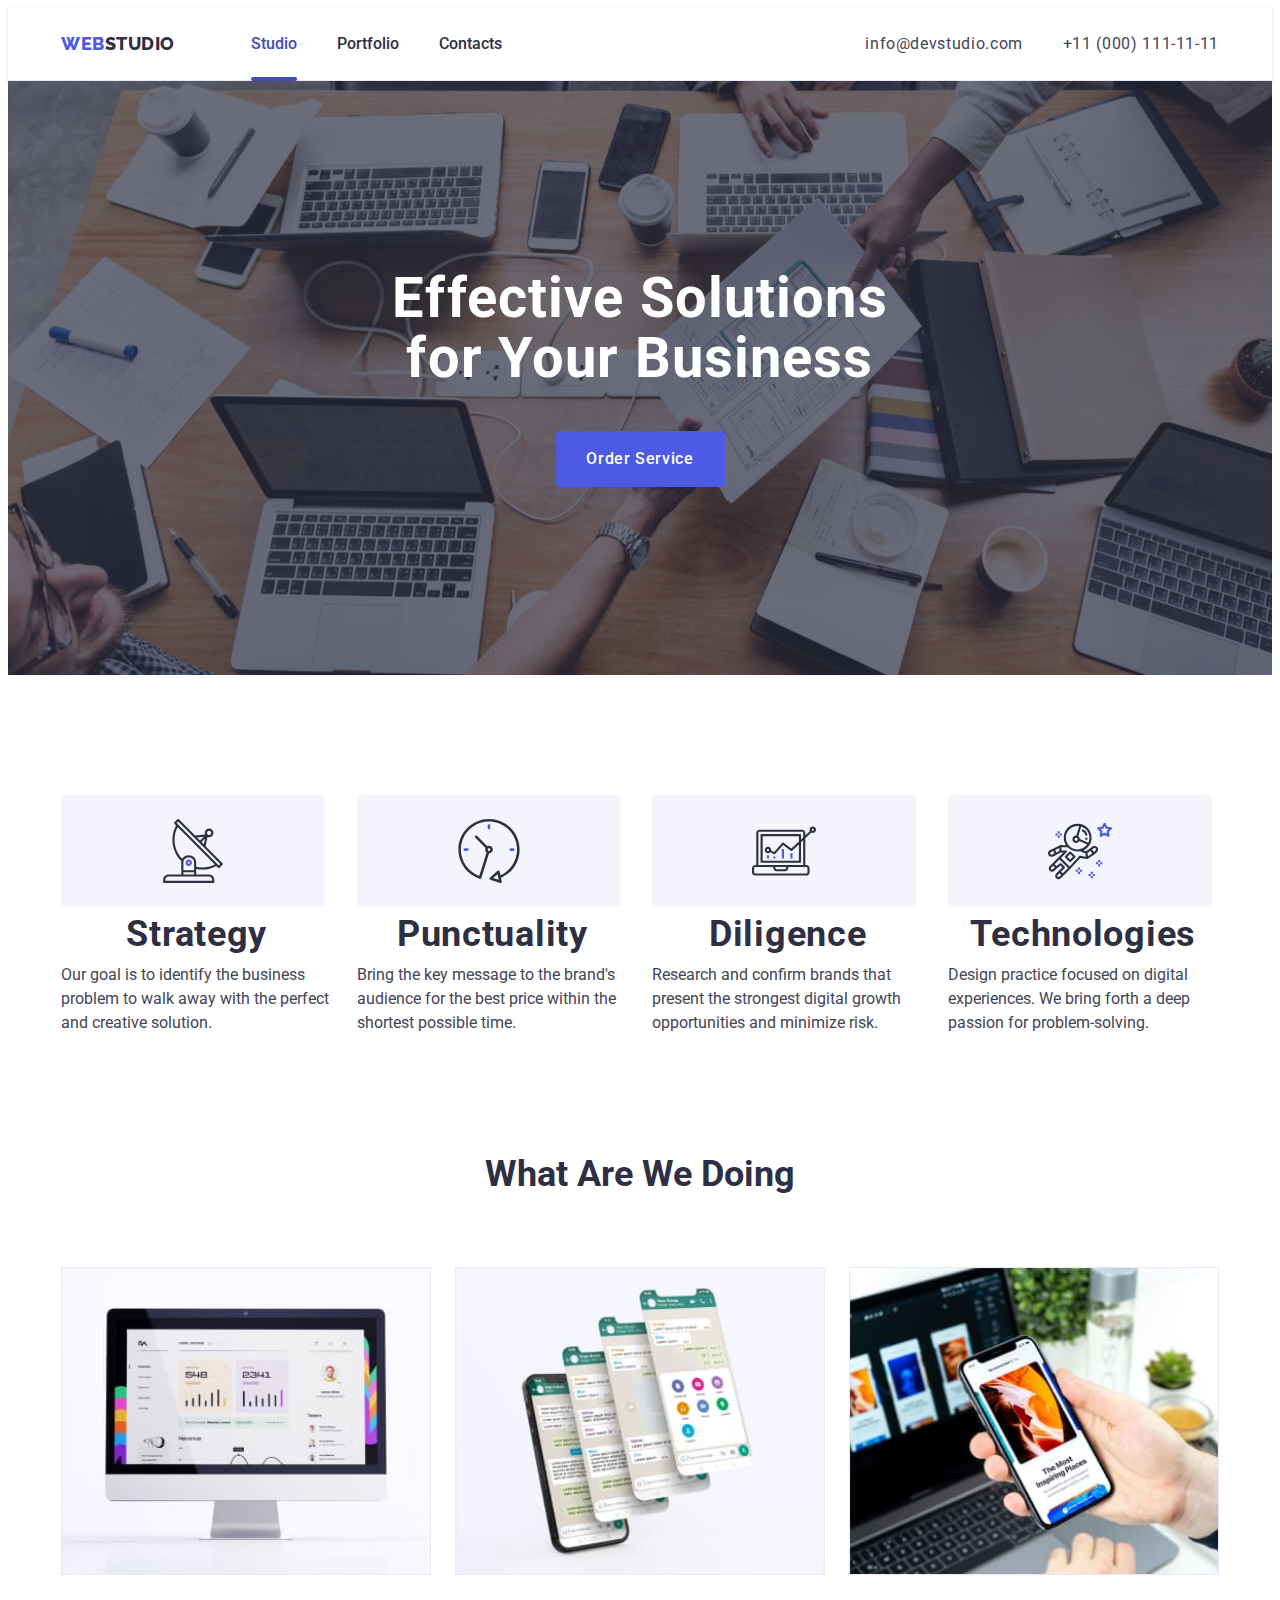
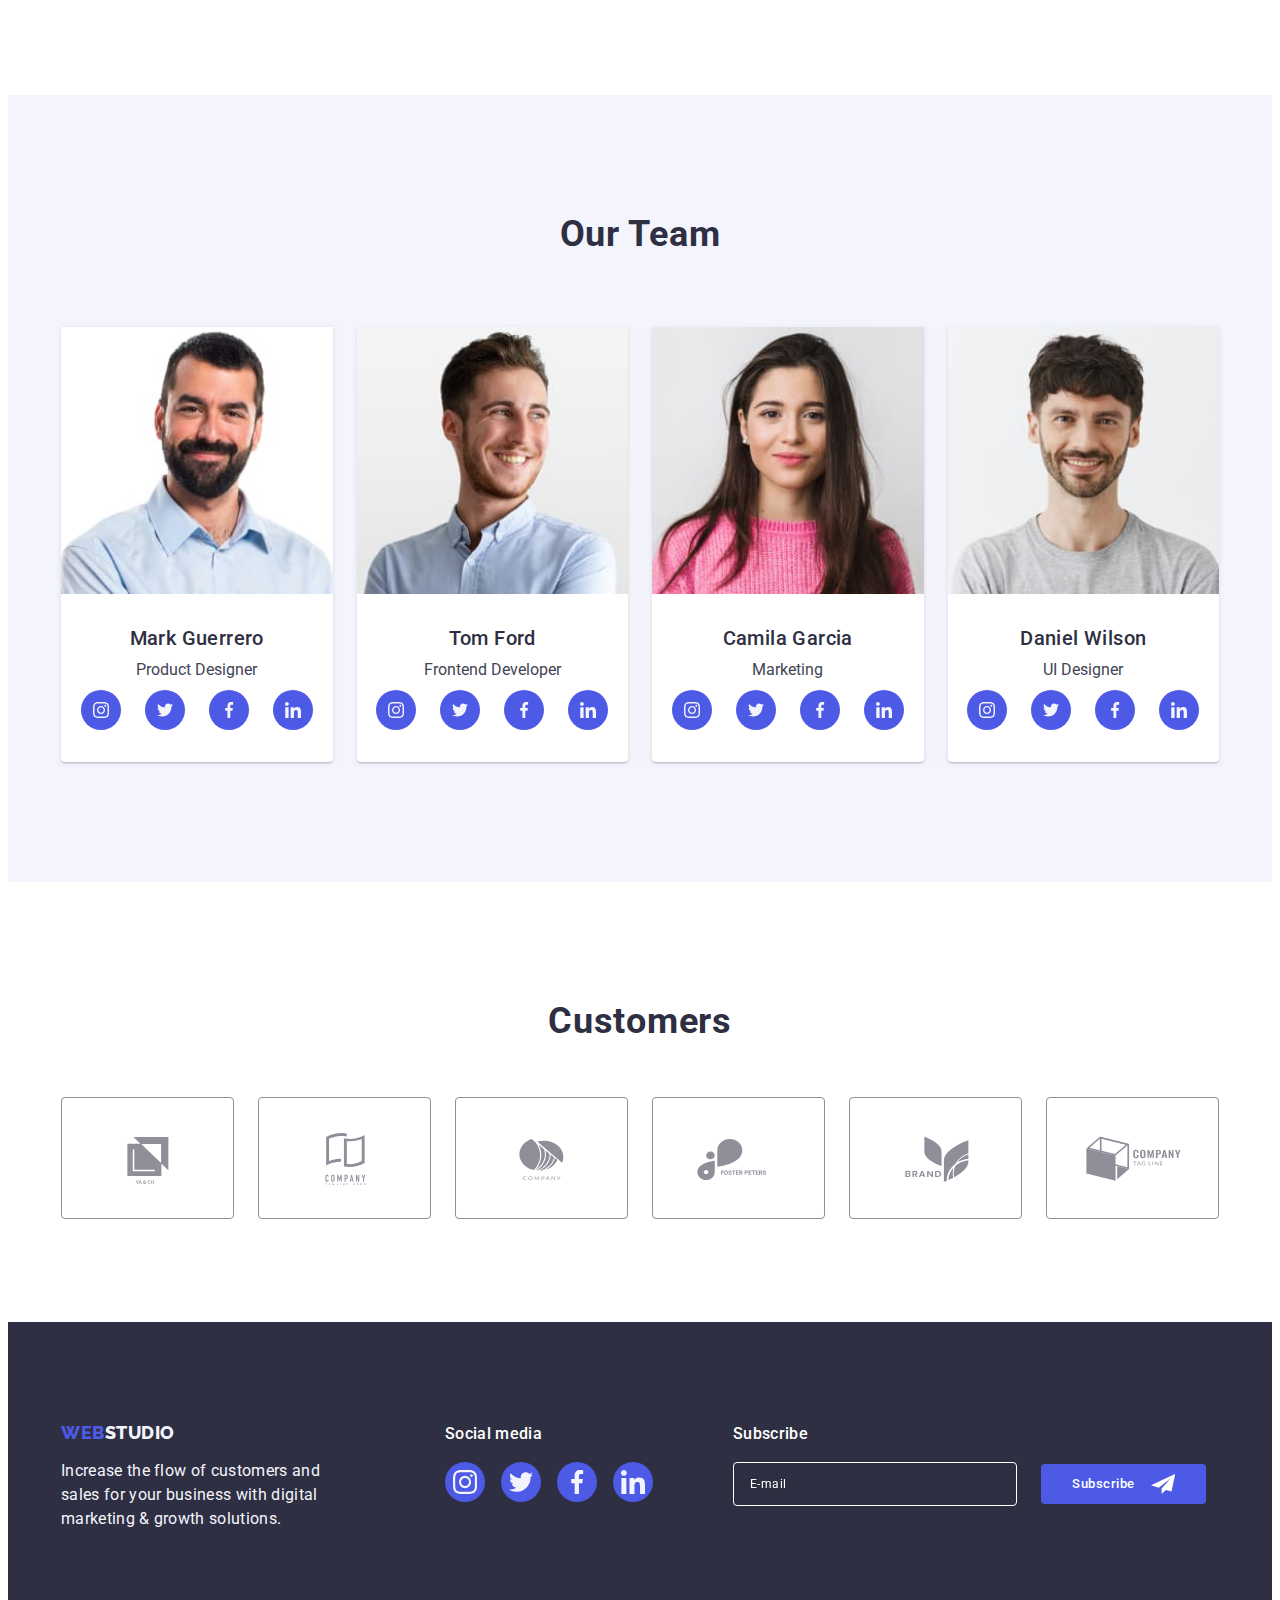
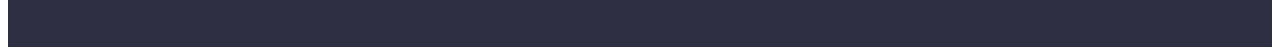
==== commit 56c6a7bf: "3" ====
--- a/index.html
+++ b/index.html
@@ -71,7 +71,7 @@
         </div>
       </div>
       <!-- Mobile menu -->
-      <div class="mob-menu">
+      <!-- <div class="mob-menu">
         <button class="mob-menu-close-btn" type="button">
           <svg class="mob-menu-close-icon" width="8" height="8">
             <use href="./images/icons.svg#icon-close"></use>
@@ -144,7 +144,7 @@
             </a>
           </li>
         </ul>
-      </div>
+      </div> -->
     </header>
     <!------------- MAIN --------------->
     <main class="main">
--- a/css/styles.css
+++ b/css/styles.css
@@ -165,7 +165,7 @@
   align-items: center;
   justify-content: space-between;
 } */
-.mob-menu {
+/* .mob-menu {
   position: fixed;
   top: 0;
   width: 100%;
@@ -292,6 +292,7 @@
 .mob-menu-media-icon {
   fill: #f4f4fd;
 }
+*/
 
 /*~ -----------HERO----------- */
 
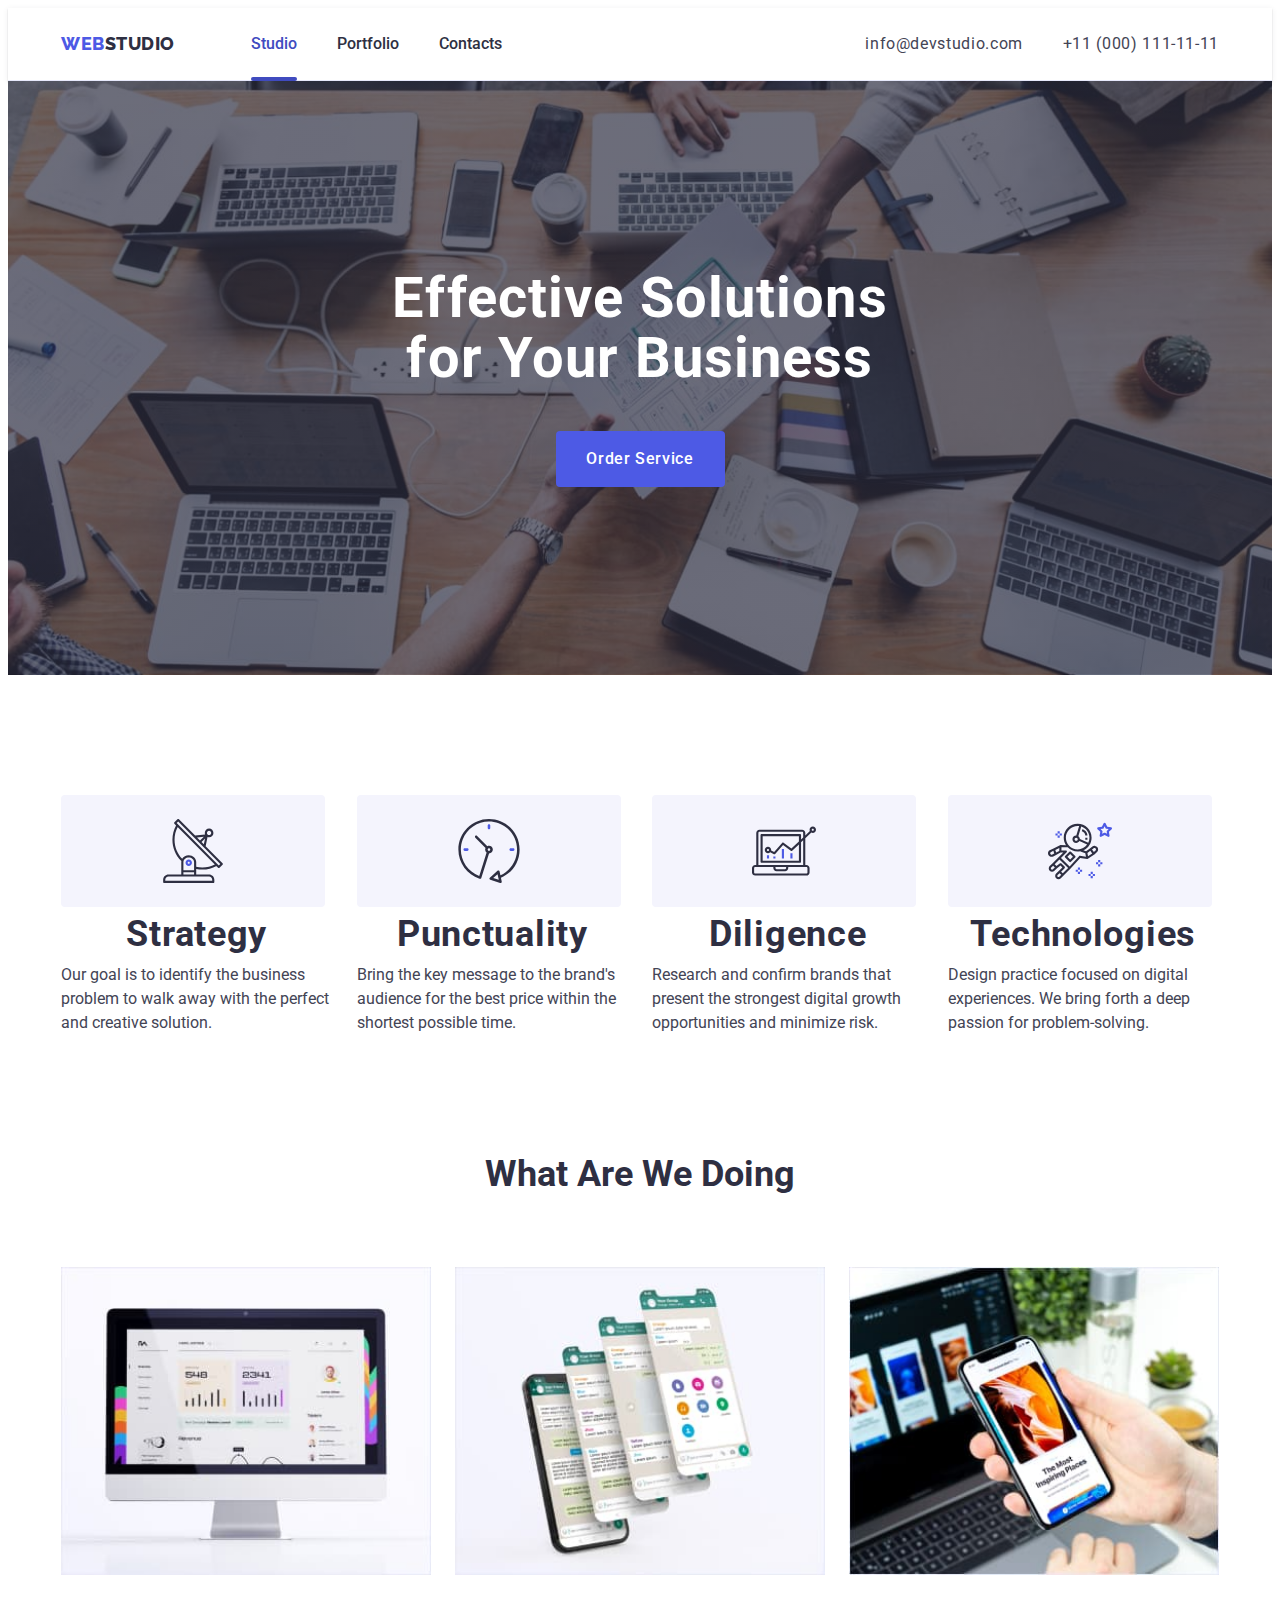
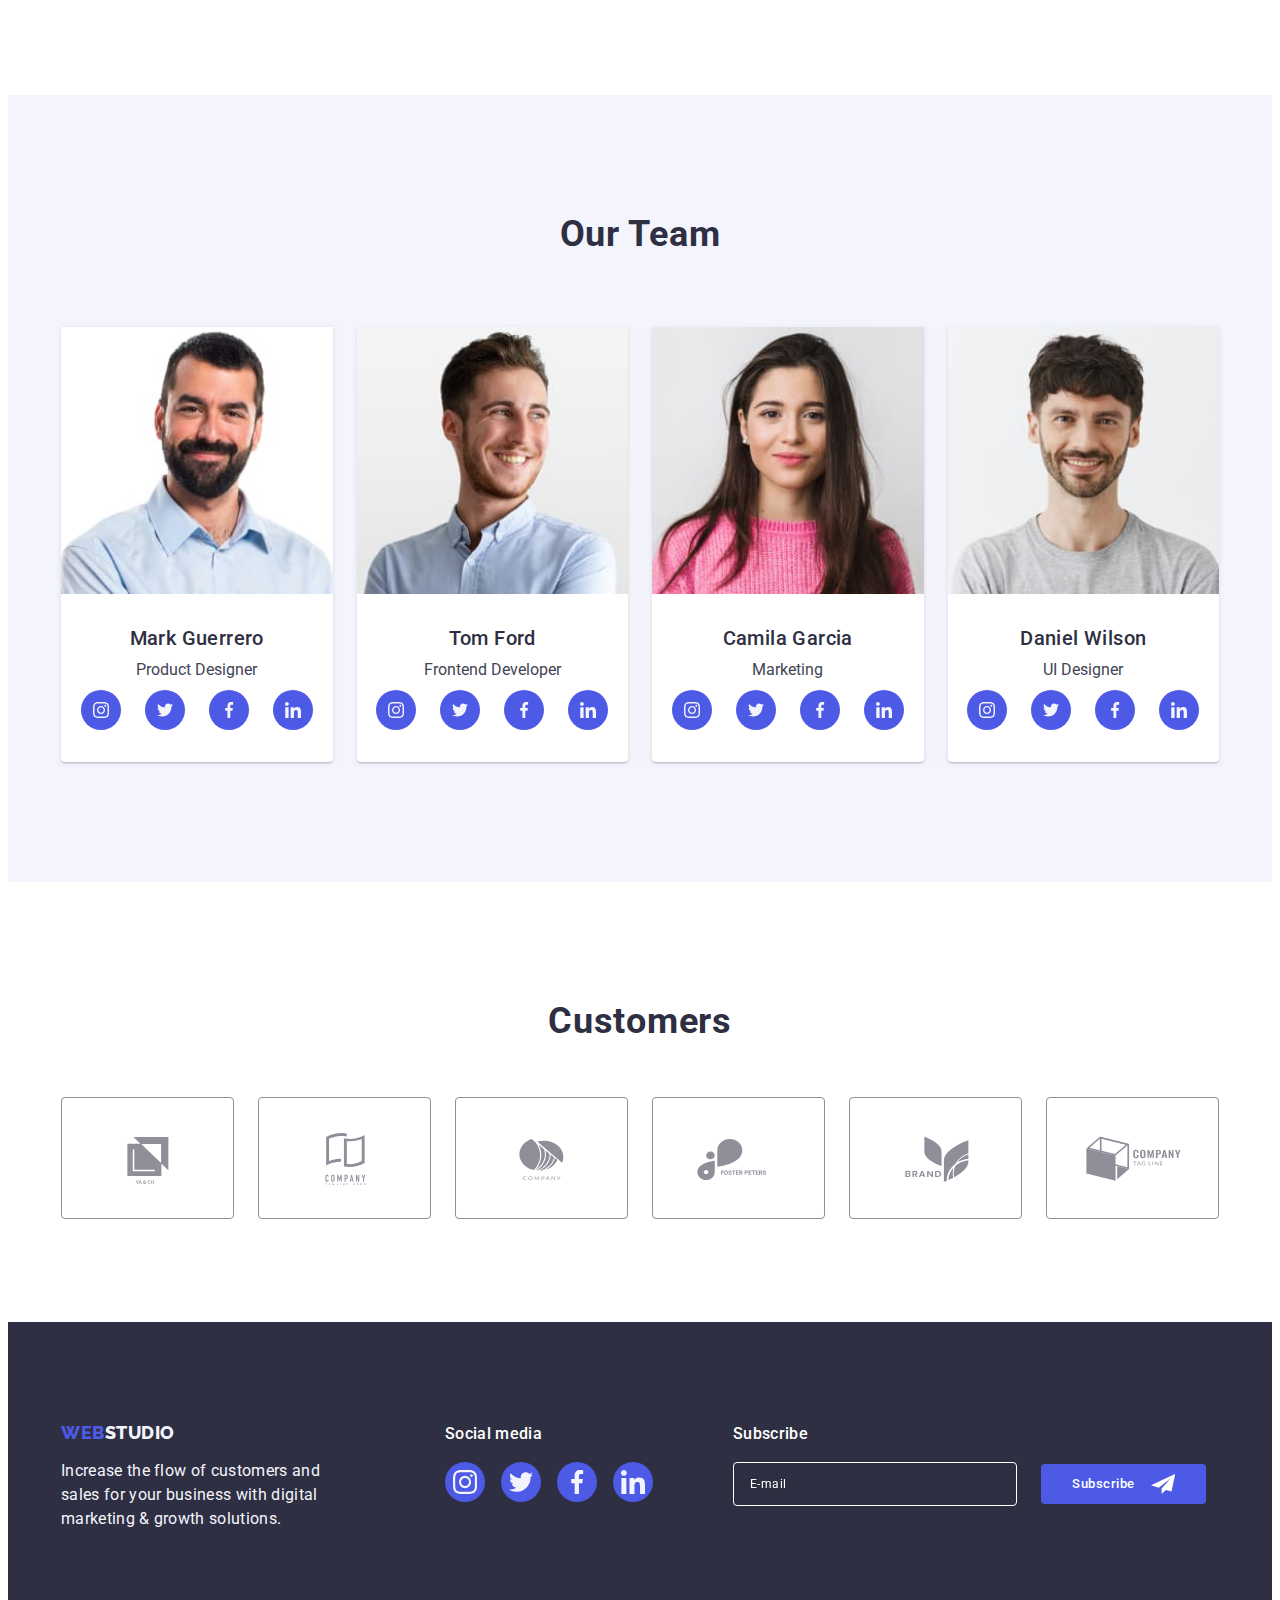
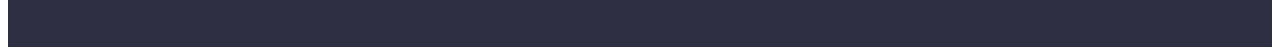
==== commit 967505f6: "1" ====
--- a/index.html
+++ b/index.html
@@ -62,17 +62,15 @@
             </li>
           </ul>
         </address>
-        <div class="mob-menu open-hamburger">
-          <button class="mob-menu-open-btn" type="button">
-            <svg class="mob-menu-open-icon" width="32" height="22">
-              <use href="./images/icons.svg#icon-menu-hamburger"></use>
-            </svg>
-          </button>
-        </div>
+        <button class="mob-menu-open-btn" type="button" data-menu-open>
+          <svg class="mob-menu-open-icon" width="32" height="22">
+            <use href="./images/icons.svg#icon-menu-hamburger"></use>
+          </svg>
+        </button>
       </div>
       <!-- Mobile menu -->
-      <!-- <div class="mob-menu">
-        <button class="mob-menu-close-btn" type="button">
+      <div class="mob-menu is-hidden" data-menu>
+        <button class="mob-menu-close-btn" type="button" data-menu-close>
           <svg class="mob-menu-close-icon" width="8" height="8">
             <use href="./images/icons.svg#icon-close"></use>
           </svg>
@@ -144,7 +142,7 @@
             </a>
           </li>
         </ul>
-      </div> -->
+      </div>
     </header>
     <!------------- MAIN --------------->
     <main class="main">
@@ -252,7 +250,7 @@
           <ul class="team-list list">
             <li class="team-item">
               <img
-                src="./images/man1.jpg"
+                src="./images/first-man.jpg"
                 alt="the black bearded man"
                 width="264"
                 height="260"
@@ -294,7 +292,7 @@
             </li>
             <li class="team-item">
               <img
-                src="./images/man2.jpg"
+                src="./images/second-man.jpg"
                 alt="the man looking aside"
                 width="264"
                 height="260"
@@ -378,7 +376,7 @@
             </li>
             <li class="team-item">
               <img
-                src="./images/man3.jpg"
+                src="./images/third-man.jpg"
                 alt="the man wearing grey t-shirt"
                 width="264"
                 height="260"
@@ -520,16 +518,14 @@
         <div class="subscribe-wrapper">
           <p class="subscribe-text">Subscribe</p>
           <form class="footer-form">
-            <div class="input-wrapper">
-              <label class="footer-label" aria-label="footer email">
-                <input
-                  class="footer-input"
-                  type="email"
-                  name="footer-email"
-                  placeholder="E-mail"
-                />
-              </label>
-            </div>
+            <label class="footer-label" aria-label="footer email">
+              <input
+                class="footer-input"
+                type="email"
+                name="footer-email"
+                placeholder="E-mail"
+              />
+            </label>
             <button class="subscribe-btn" type="submit">
               Subscribe
               <svg class="footer-subscribe-icon icon" width="24" height="24">
@@ -628,5 +624,6 @@
       </div>
     </div>
     <script src="./js/modal.js"></script>
+    <script src="./js/menu.js"></script>
   </body>
 </html>
--- a/css/styles.css
+++ b/css/styles.css
@@ -129,6 +129,7 @@
 .header-container {
   display: flex;
   align-items: center;
+  justify-content: space-between;
 }
 
 /*~ -----------HEADER-LOGO----------- */
@@ -160,19 +161,17 @@
 }
 
 /*! ---------MOBILE MENU---------  */
-/* .open-hamburger {
-  display: flex;
-  align-items: center;
-  justify-content: space-between;
-} */
-/* .mob-menu {
+
+.mob-menu {
   position: fixed;
   top: 0;
-  width: 100%;
-  height: 100%;
-  z-index: 999;
+  width: 100vw;
+  height: 100vh;
+  z-index: 2;
   background-color: var(--white-for-project);
   padding: 80px 24px 40px 40px;
+  transition: var(--transition);
+  /* overflow: auto; */
 }
 
 .mob-menu-wrap {
@@ -188,7 +187,7 @@
   background-color: transparent;
   border: none;
   cursor: pointer;
-  padding: 0;
+  padding: 24px 0;
 }
 
 .mob-menu-open-icon {
@@ -196,8 +195,8 @@
 }
 
 .mob-menu-close-btn {
-  background-color: #e7e9fc;
-  border: 1px solid rgba(0, 0, 0, 0.1);
+  background-color: rgba(231, 233, 252, 0.1);
+  border: 1px solid rgba(46, 47, 66, 0.1);
   width: 24px;
   height: 24px;
   padding: 0;
@@ -212,6 +211,10 @@
   transition: background-color var(--transition), border var(--transition);
 }
 
+.mob-menu-close-icon {
+  fill: #2e2f42;
+}
+
 .mob-menu-list {
   display: block;
 }
@@ -233,18 +236,10 @@
   color: #2e2f42;
 }
 
-.mob-menu-contacts-list {
-}
 .mob-menu-contacts-item:not(:last-child) {
   margin-bottom: 40px;
 }
 
-/* .mob-menu-contacts-item:last-child {
-  margin-bottom: 284px;
-} */
-
-.mob-menu-contacts-link {
-}
 .mob-menu-mobile-link {
   font-size: 26px;
   font-weight: 700;
@@ -292,7 +287,6 @@
 .mob-menu-media-icon {
   fill: #f4f4fd;
 }
-*/
 
 /*~ -----------HERO----------- */
 
@@ -623,11 +617,12 @@
   width: 100%;
 }
 
-.input-wrapper {
+.subscribe-wrapper {
   width: 100%;
 }
 
 .footer-input {
+  display: block;
   width: 100%;
   height: 40px;
   border: 1px solid #ffffff;
@@ -784,7 +779,7 @@
 .backdrop {
   position: fixed;
   top: 0;
-  z-index: 999;
+  z-index: 1;
   width: 100%;
   height: 100%;
   background-color: rgba(46, 47, 66, 0.4);
@@ -1389,6 +1384,9 @@
   .subscribe-text {
     text-align: start;
   }
+  .subscribe-wrapper {
+    width: unset;
+  }
   /** Modal */
   .modal {
     width: 408px;
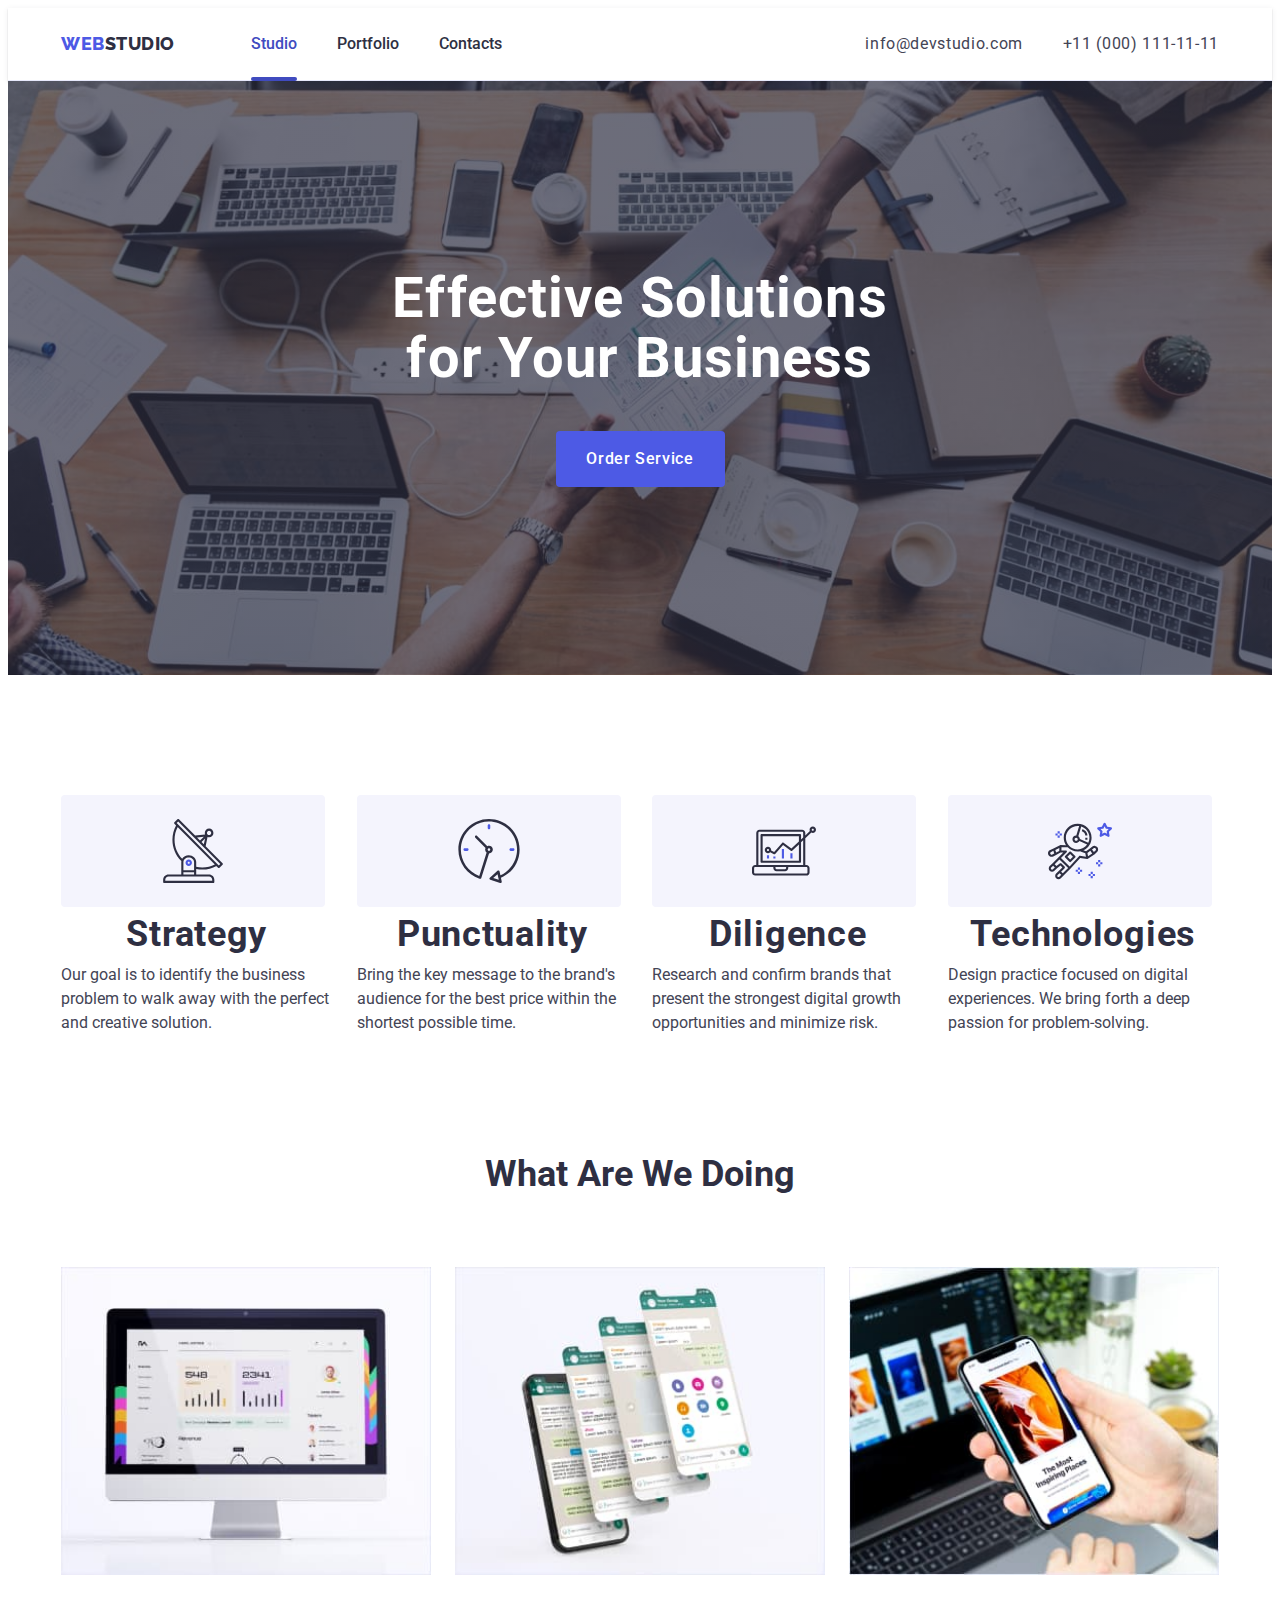
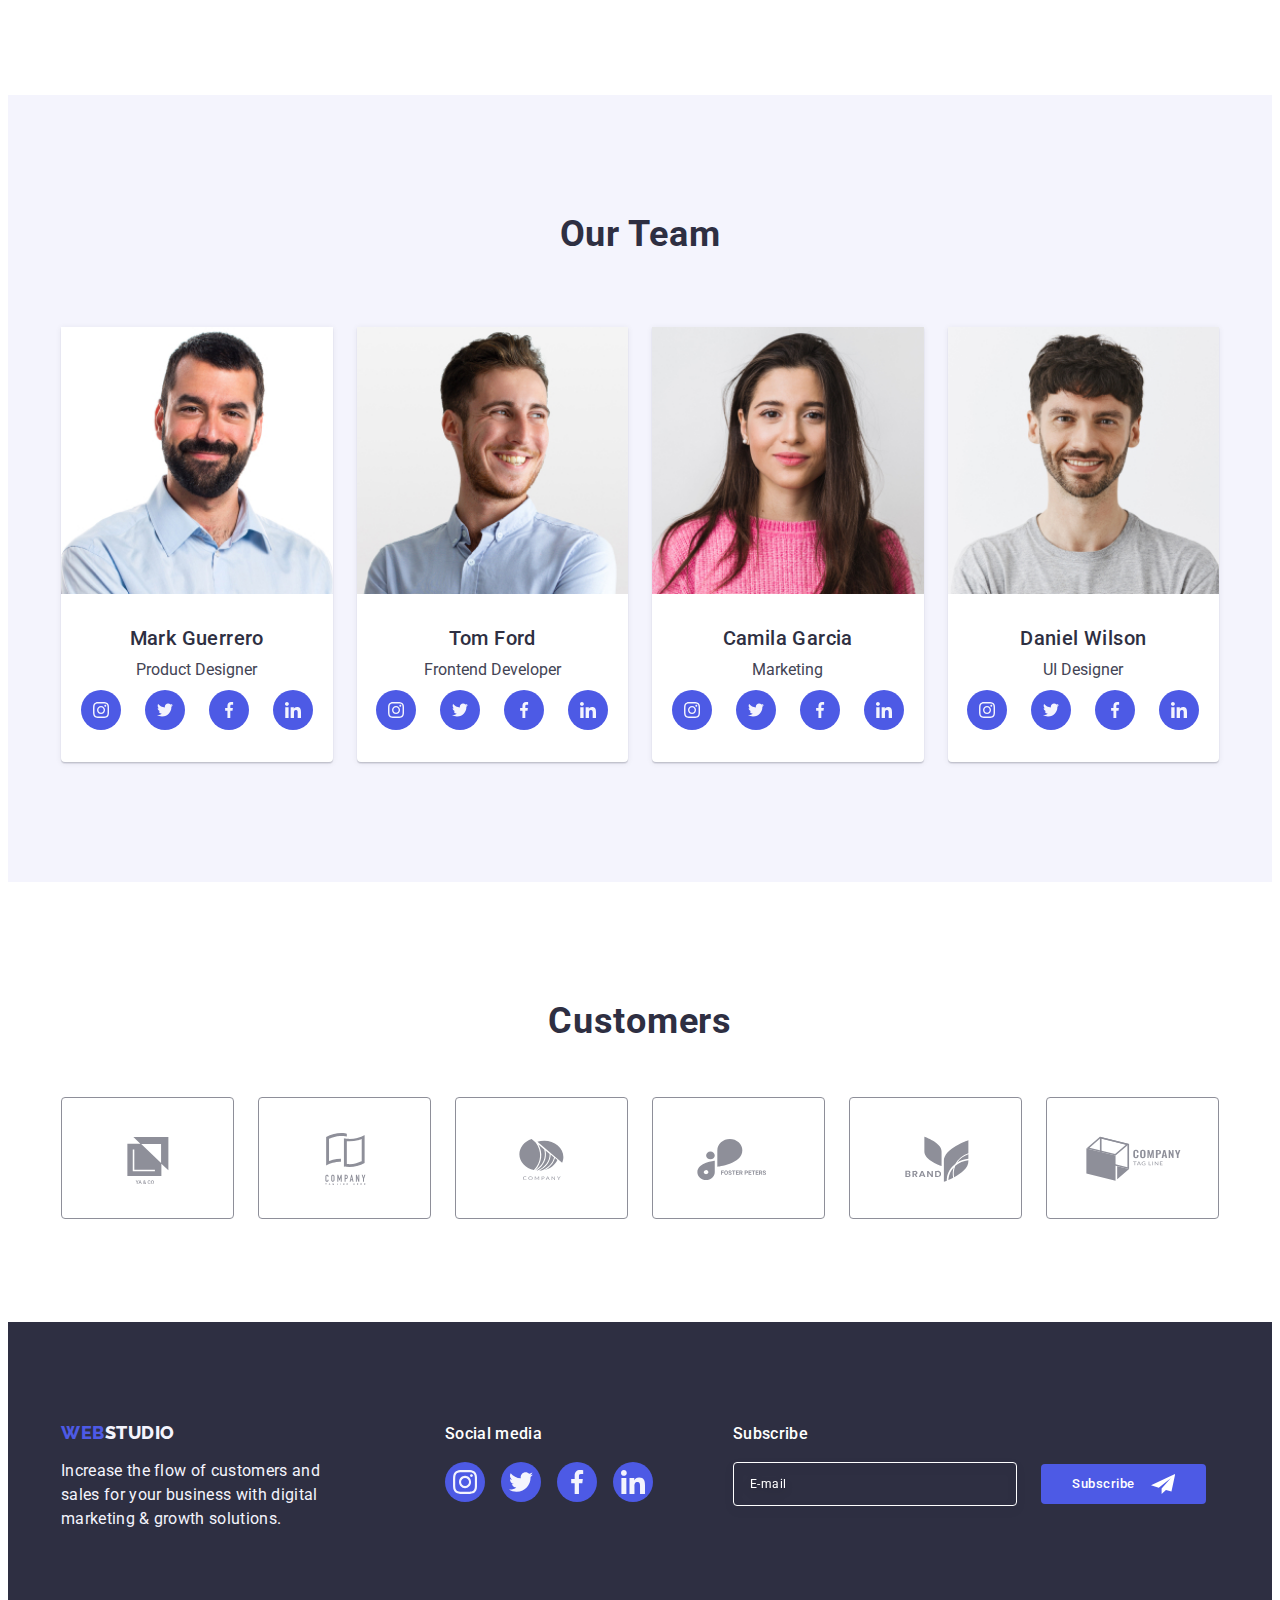
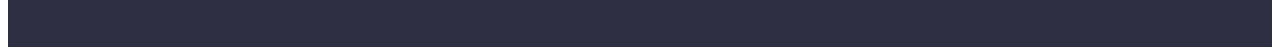
==== commit b61e65b9: "done" ====
--- a/index.html
+++ b/index.html
@@ -22,6 +22,7 @@
     />
     <!-- Styles -->
     <link rel="stylesheet" href="./css/styles.css" />
+    <link rel="stylesheet" href="./css/media.css" />
   </head>
   <body>
     <!--------------- HEADER --------------->
@@ -219,6 +220,7 @@
             <li class="examples-item">
               <img
                 src="./images/computer.jpg"
+                srcset="./images/computer.jpg 1x, ./images/computer@2x.jpg 2x"
                 alt="the computer"
                 width="360"
                 height="300"
@@ -227,6 +229,7 @@
             <li class="examples-item">
               <img
                 src="./images/screen.jpg"
+                srcset="./images/screen.jpg 1x, ./images/screen@2x.jpg 2x"
                 alt="the list of screens"
                 width="360"
                 height="300"
@@ -235,6 +238,7 @@
             <li class="examples-item">
               <img
                 src="./images/mobile.jpg"
+                srcset="./images/mobile.jpg 1x, ./images/mobile@2x.jpg 2x"
                 alt="the mobile phone"
                 width="360"
                 height="300"
@@ -251,6 +255,7 @@
             <li class="team-item">
               <img
                 src="./images/first-man.jpg"
+                srcset="./images/first-man.jpg 1x, ./images/first-man@2x.jpg 2x"
                 alt="the black bearded man"
                 width="264"
                 height="260"
@@ -293,6 +298,10 @@
             <li class="team-item">
               <img
                 src="./images/second-man.jpg"
+                srcset="
+                  ./images/second-man.jpg    1x,
+                  ./images/second-man@2x.jpg 2x
+                "
                 alt="the man looking aside"
                 width="264"
                 height="260"
@@ -335,6 +344,7 @@
             <li class="team-item">
               <img
                 src="./images/woman.jpg"
+                srcset="./images/woman.jpg 1x, ./images/woman@2x.jpg 2x"
                 alt="the woman wearing pink sweater"
                 width="264"
                 height="260"
@@ -377,6 +387,7 @@
             <li class="team-item">
               <img
                 src="./images/third-man.jpg"
+                srcset="./images/third-man.jpg 1x, ./images/third-man@2x.jpg 2x"
                 alt="the man wearing grey t-shirt"
                 width="264"
                 height="260"
--- a/css/styles.css
+++ b/css/styles.css
@@ -194,6 +194,10 @@
   stroke: #2e2f42;
 }
 
+.mob-menu-open-btn:focus .mob-menu-open-icon {
+  stroke: #404bbf;
+}
+
 .mob-menu-close-btn {
   background-color: rgba(231, 233, 252, 0.1);
   border: 1px solid rgba(46, 47, 66, 0.1);
@@ -211,8 +215,18 @@
   transition: background-color var(--transition), border var(--transition);
 }
 
+.mob-menu-close-btn:focus {
+  background-color: var(--modal-bg-interactive);
+  fill: var(--white-for-project);
+  border: none;
+}
+
 .mob-menu-close-icon {
   fill: #2e2f42;
+}
+
+.mob-menu-close-btn:focus .mob-menu-close-icon {
+  fill: #f4f4fd;
 }
 
 .mob-menu-list {
@@ -284,6 +298,11 @@
   background-color: var(--icon-background-color);
   border-radius: 50%;
 }
+
+.mob-menu-media-link:focus {
+  background-color: var(--team-media-hover);
+}
+
 .mob-menu-media-icon {
   fill: #f4f4fd;
 }
@@ -476,6 +495,7 @@
   padding-top: 96px;
   padding-bottom: 96px;
 }
+
 .customers-title {
   font-size: var(--second-title-size);
   line-height: var(--second-title-height);
@@ -626,6 +646,7 @@
   width: 100%;
   height: 40px;
   border: 1px solid #ffffff;
+  outline: transparent;
   border-radius: 4px;
   font-size: 12px;
   letter-spacing: 0.04em;
@@ -635,6 +656,10 @@
   color: var(--white-for-project);
   opacity: 0.30000001192092896;
   filter: drop-shadow(0px 4px 4px rgba(0, 0, 0, 0.15));
+}
+
+.footer-input:focus {
+  border-color: var(--modal-form-accent-color);
 }
 
 .footer-input::placeholder {
@@ -991,404 +1016,3 @@
 .modal-submit-btn:focus {
   background-color: var(--hero-button-hover);
 }
-
-/*! ---------Media---------  */
-/*~ MOBILE  */
-
-@media screen and (min-width: 428px) {
-  .container {
-    max-width: 428px;
-    padding-right: 16px;
-    padding-left: 16px;
-  }
-  /** Benefits */
-  .benefits-item {
-    width: 100%;
-  }
-  /** Footer */
-  .footer-form {
-    max-width: 398px;
-  }
-  /** Modal */
-  .modal {
-    width: 392px;
-  }
-  /** Mobile menu */
-  .mob-menu-mobile-link {
-    font-size: 36px;
-  }
-  .mob-menu-email-link {
-    font-size: 20px;
-  }
-  .mob-menu-media-list {
-    max-width: 328px;
-    gap: 56px;
-  }
-}
-
-/*~ TABLET  */
-
-@media screen and (min-width: 768px) {
-  .container {
-    max-width: 768px;
-    padding-right: 16px;
-    padding-left: 16px;
-  }
-  /** Header */
-  .header-logo {
-    margin-right: 120px;
-  }
-
-  .header-contacts-list {
-    display: flex;
-    flex-direction: column;
-    gap: 12px;
-  }
-
-  .address {
-    font-style: normal;
-    margin-left: auto;
-  }
-
-  .contacts-link {
-    font-size: 12px;
-    line-height: 1.17;
-    letter-spacing: 0.04em;
-    color: var(--contacts-color);
-    transition: color var(--transition);
-  }
-
-  .contacts-link:hover,
-  .contacts-link:focus {
-    color: var(--header-hover);
-  }
-
-  .header-list {
-    display: flex;
-    gap: 40px;
-  }
-
-  .header-menu-link {
-    display: block;
-    font-weight: 500;
-    line-height: 1.5;
-    color: var(--title-color);
-    padding: 24px 0;
-    transition: color var(--transition);
-  }
-
-  .header-menu-link:hover,
-  .header-menu-link:focus {
-    color: var(--header-hover);
-  }
-
-  .current {
-    position: relative;
-    color: var(--header-hover);
-  }
-
-  .current::after {
-    content: "";
-    position: absolute;
-    width: 100%;
-    height: 4px;
-    background-color: var(--current-color);
-    border-radius: 2px;
-    bottom: -1px;
-    left: 0;
-  }
-
-  .header-navigation {
-    display: flex;
-    align-items: center;
-  }
-
-  .mob-menu-open-btn {
-    display: none;
-  }
-  /** Hero */
-  .hero {
-    background-image: linear-gradient(
-        180deg,
-        rgba(46, 47, 66, 0.7),
-        rgba(46, 47, 66, 0.7)
-      ),
-      url(../images/people-office-tab.jpg);
-  }
-  .hero-title {
-    max-width: 496px;
-    margin-bottom: 36px;
-  }
-  /** Benefits */
-  .benefits-list {
-    column-gap: 24px;
-    row-gap: 72px;
-  }
-
-  .benefits-item {
-    width: calc((100% - 24px) / 2);
-  }
-  /** Team */
-  .team-container {
-    max-width: 584px;
-  }
-  .team-list {
-    row-gap: 64px;
-  }
-  .team-item {
-    width: calc((100% - 24px) / 2);
-  }
-  /** Customers */
-  .customers-container {
-    max-width: 584px;
-  }
-  .customers-list {
-    column-gap: 24px;
-  }
-  .customers-item {
-    width: calc((100% - 2 * 24px) / 3);
-  }
-  .customers-link {
-    padding: 16px 32px;
-  }
-  /** Footer */
-  .footer-container {
-    flex-direction: row;
-    flex-wrap: wrap;
-    align-items: baseline;
-    text-align: start;
-    row-gap: 72px;
-    column-gap: 0;
-    max-width: 584px;
-  }
-
-  .footer-text {
-    max-width: 264px;
-  }
-
-  .footer-logo-container {
-    margin-right: 24px;
-  }
-
-  .footer-form {
-    flex-direction: row;
-    max-width: 453px;
-  }
-  .footer-input {
-    width: 264px;
-  }
-  .subscribe-text {
-    text-align: start;
-  }
-  /** Modal */
-  .modal {
-    width: 408px;
-  }
-}
-
-/*~ DESKTOP  */
-
-@media screen and (min-width: 1158px) {
-  .container {
-    max-width: 1158px;
-    padding-right: 16px;
-    padding-left: 16px;
-  }
-  /** Header */
-  .header-logo {
-    margin-right: 76px;
-  }
-
-  .header-contacts-list {
-    display: flex;
-    flex-direction: row;
-    gap: 40px;
-  }
-
-  .address {
-    font-style: normal;
-    margin-left: auto;
-  }
-
-  .contacts-link {
-    font-size: 16px;
-    line-height: 1.5;
-    letter-spacing: 0.02;
-    color: var(--contacts-color);
-    transition: color var(--transition);
-  }
-
-  .contacts-link:hover,
-  .contacts-link:focus {
-    color: var(--header-hover);
-  }
-
-  .header-list {
-    display: flex;
-    gap: 40px;
-  }
-
-  .header-menu-link {
-    display: block;
-    font-weight: 500;
-    line-height: 1.5;
-    color: var(--title-color);
-    padding: 24px 0;
-    transition: color var(--transition);
-  }
-
-  .header-menu-link:hover,
-  .header-menu-link:focus {
-    color: var(--header-hover);
-  }
-
-  .current {
-    position: relative;
-    color: var(--header-hover);
-  }
-
-  .current::after {
-    content: "";
-    position: absolute;
-    width: 100%;
-    height: 4px;
-    background-color: var(--current-color);
-    border-radius: 2px;
-    bottom: -1px;
-    left: 0;
-  }
-
-  .header-navigation {
-    display: flex;
-    align-items: center;
-  }
-
-  .mob-menu-open-btn {
-    display: none;
-  }
-  /** Hero */
-  .hero {
-    background-image: linear-gradient(
-        180deg,
-        rgba(46, 47, 66, 0.7),
-        rgba(46, 47, 66, 0.7)
-      ),
-      url(../images/people-office.jpeg);
-    padding-top: 188px;
-    padding-bottom: 188px;
-  }
-  .hero-title {
-    max-width: 496px;
-    font-size: 56px;
-    line-height: 1.07;
-    margin-bottom: 42px;
-  }
-  /** Benefits */
-  .benefits {
-    padding-top: 120px;
-    padding-bottom: 120px;
-  }
-  .benefits-icon-container {
-    width: 264px;
-    height: 112px;
-    background-color: var(--benefits-icon-container-bg);
-    display: flex;
-    justify-content: center;
-    align-items: center;
-    border-radius: 4px;
-    margin-bottom: 8px;
-  }
-  .benefits-list {
-    gap: 24px;
-  }
-  .benefits-item {
-    width: calc((100% - 72px) / 4);
-  }
-  /** Examples  */
-  .examples {
-    display: block;
-    padding-bottom: 120px;
-  }
-
-  .examples-title {
-    font-size: var(--second-title-size);
-    line-height: var(--second-title-height);
-    text-transform: var(--second-title-transform);
-    text-align: center;
-    margin-bottom: 72px;
-    color: var(--title-color);
-  }
-
-  .examples-list {
-    display: flex;
-    gap: 24px;
-  }
-
-  .examples-item {
-    width: calc((100% - 24px * 2) / 3);
-  }
-
-  /** Team */
-  .team {
-    padding-top: 120px;
-    padding-bottom: 120px;
-  }
-  .team-list {
-    flex-wrap: nowrap;
-  }
-  /** Customers */
-  .customers {
-    padding-top: 120px;
-    padding-bottom: 120px;
-  }
-  .customers-list {
-    gap: 24px;
-  }
-  .customers-item {
-    width: calc((100% - 5 * 24px) / 6);
-  }
-  .customers-link {
-    padding: 16px 32px;
-  }
-  /** Footer */
-  .footer {
-    padding-top: 100px;
-    padding-bottom: 100px;
-  }
-  .footer-container {
-    flex-direction: row;
-    align-items: baseline;
-    text-align: start;
-    gap: 0;
-  }
-  .footer-logo {
-    margin-bottom: 16px;
-  }
-  .footer-text {
-    max-width: 264px;
-  }
-  .footer-logo-container {
-    margin-right: 120px;
-  }
-  .footer-media-container {
-    margin-right: 80px;
-  }
-  .footer-form {
-    flex-direction: row;
-    max-width: none;
-  }
-  .footer-input {
-    opacity: unset;
-    width: 264px;
-  }
-  .subscribe-text {
-    text-align: start;
-  }
-  .subscribe-wrapper {
-    width: unset;
-  }
-  /** Modal */
-  .modal {
-    width: 408px;
-  }
-}
--- a/css/media.css
+++ b/css/media.css
@@ -0,0 +1,438 @@
+/*! ---------Media---------  */
+/*~ MOBILE  */
+
+@media screen and (min-width: 428px) {
+  .container {
+    max-width: 428px;
+    padding-right: 16px;
+    padding-left: 16px;
+  }
+  /** Benefits */
+  .benefits-item {
+    width: 100%;
+  }
+  /** Footer */
+  .footer-form {
+    max-width: 398px;
+  }
+  /** Modal */
+  .modal {
+    width: 392px;
+  }
+  /** Mobile menu */
+  .mob-menu-mobile-link {
+    font-size: 36px;
+  }
+  .mob-menu-email-link {
+    font-size: 20px;
+  }
+  .mob-menu-media-list {
+    max-width: 328px;
+    gap: 56px;
+  }
+}
+
+@media (min-device-pixel-ratio: 2),
+  (min-resolution: 192dpi),
+  (min-resolution: 2dppx) {
+  .hero {
+    background-image: linear-gradient(
+        180deg,
+        rgba(46, 47, 66, 0.7),
+        rgba(46, 47, 66, 0.7)
+      ),
+      url(../images/people-office-mob@2x.jpg);
+  }
+}
+
+/*~ TABLET  */
+
+@media screen and (min-width: 768px) {
+  .container {
+    max-width: 768px;
+    padding-right: 16px;
+    padding-left: 16px;
+  }
+  /** Header */
+  .header-logo {
+    margin-right: 120px;
+  }
+
+  .header-contacts-list {
+    display: flex;
+    flex-direction: column;
+    gap: 12px;
+  }
+
+  .address {
+    font-style: normal;
+    margin-left: auto;
+  }
+
+  .contacts-link {
+    font-size: 12px;
+    line-height: 1.17;
+    letter-spacing: 0.04em;
+    color: var(--contacts-color);
+    transition: color var(--transition);
+  }
+
+  .contacts-link:focus {
+    color: var(--header-hover);
+  }
+
+  .header-list {
+    display: flex;
+    gap: 40px;
+  }
+
+  .header-menu-link {
+    display: block;
+    font-weight: 500;
+    line-height: 1.5;
+    color: var(--title-color);
+    padding: 24px 0;
+    transition: color var(--transition);
+  }
+
+  .header-menu-link:focus {
+    color: var(--header-hover);
+  }
+
+  .current {
+    position: relative;
+    color: var(--header-hover);
+  }
+
+  .current::after {
+    content: "";
+    position: absolute;
+    width: 100%;
+    height: 4px;
+    background-color: var(--current-color);
+    border-radius: 2px;
+    bottom: -1px;
+    left: 0;
+  }
+
+  .header-navigation {
+    display: flex;
+    align-items: center;
+  }
+
+  .mob-menu-open-btn {
+    display: none;
+  }
+  /** Hero */
+  .hero {
+    background-image: linear-gradient(
+        180deg,
+        rgba(46, 47, 66, 0.7),
+        rgba(46, 47, 66, 0.7)
+      ),
+      url(../images/people-office-tab.jpg);
+  }
+
+  .hero-title {
+    max-width: 496px;
+    margin-bottom: 36px;
+  }
+  /** Benefits */
+  .benefits-list {
+    column-gap: 24px;
+    row-gap: 72px;
+  }
+
+  .benefits-item {
+    width: calc((100% - 24px) / 2);
+  }
+  /** Team */
+  .team-container {
+    max-width: 584px;
+  }
+  .team-list {
+    row-gap: 64px;
+  }
+  .team-item {
+    width: calc((100% - 24px) / 2);
+  }
+  /** Customers */
+  .customers-container {
+    max-width: 584px;
+  }
+  .customers-list {
+    column-gap: 24px;
+  }
+  .customers-item {
+    width: calc((100% - 2 * 24px) / 3);
+  }
+  .customers-link {
+    padding: 16px 32px;
+  }
+  /** Footer */
+  .footer-container {
+    flex-direction: row;
+    flex-wrap: wrap;
+    align-items: baseline;
+    text-align: start;
+    row-gap: 72px;
+    column-gap: 0;
+    max-width: 584px;
+  }
+
+  .footer-text {
+    max-width: 264px;
+  }
+
+  .footer-logo-container {
+    margin-right: 24px;
+  }
+
+  .footer-form {
+    flex-direction: row;
+    max-width: 453px;
+  }
+  .footer-input {
+    width: 264px;
+  }
+  .subscribe-text {
+    text-align: start;
+  }
+  /** Modal */
+  .modal {
+    width: 408px;
+  }
+}
+
+@media (min-device-pixel-ratio: 2),
+  (min-resolution: 192dpi),
+  (min-resolution: 2dppx) {
+  .hero {
+    background-image: linear-gradient(
+        180deg,
+        rgba(46, 47, 66, 0.7),
+        rgba(46, 47, 66, 0.7)
+      ),
+      url(../images/people-office-tab@2x.jpg);
+  }
+}
+/*~ DESKTOP  */
+
+@media screen and (min-width: 1158px) {
+  .container {
+    max-width: 1158px;
+    padding-right: 16px;
+    padding-left: 16px;
+  }
+  /** Header */
+  .header-logo {
+    margin-right: 76px;
+  }
+
+  .header-contacts-list {
+    display: flex;
+    flex-direction: row;
+    gap: 40px;
+  }
+
+  .address {
+    font-style: normal;
+    margin-left: auto;
+  }
+
+  .contacts-link {
+    font-size: 16px;
+    line-height: 1.5;
+    letter-spacing: 0.02;
+    color: var(--contacts-color);
+    transition: color var(--transition);
+  }
+
+  .contacts-link:hover,
+  .contacts-link:focus {
+    color: var(--header-hover);
+  }
+
+  .header-list {
+    display: flex;
+    gap: 40px;
+  }
+
+  .header-menu-link {
+    display: block;
+    font-weight: 500;
+    line-height: 1.5;
+    color: var(--title-color);
+    padding: 24px 0;
+    transition: color var(--transition);
+  }
+
+  .header-menu-link:hover,
+  .header-menu-link:focus {
+    color: var(--header-hover);
+  }
+
+  .current {
+    position: relative;
+    color: var(--header-hover);
+  }
+
+  .current::after {
+    content: "";
+    position: absolute;
+    width: 100%;
+    height: 4px;
+    background-color: var(--current-color);
+    border-radius: 2px;
+    bottom: -1px;
+    left: 0;
+  }
+
+  .header-navigation {
+    display: flex;
+    align-items: center;
+  }
+
+  .mob-menu-open-btn {
+    display: none;
+  }
+  /** Hero */
+  .hero {
+    background-image: linear-gradient(
+        180deg,
+        rgba(46, 47, 66, 0.7),
+        rgba(46, 47, 66, 0.7)
+      ),
+      url(../images/people-office.jpeg);
+    padding-top: 188px;
+    padding-bottom: 188px;
+  }
+
+  .hero-title {
+    max-width: 496px;
+    font-size: 56px;
+    line-height: 1.07;
+    margin-bottom: 42px;
+  }
+  /** Benefits */
+  .benefits {
+    padding-top: 120px;
+    padding-bottom: 120px;
+  }
+  .benefits-icon-container {
+    width: 264px;
+    height: 112px;
+    background-color: var(--benefits-icon-container-bg);
+    display: flex;
+    justify-content: center;
+    align-items: center;
+    border-radius: 4px;
+    margin-bottom: 8px;
+  }
+  .benefits-list {
+    gap: 24px;
+  }
+  .benefits-item {
+    width: calc((100% - 72px) / 4);
+  }
+  /** Examples  */
+  .examples {
+    display: block;
+    padding-bottom: 120px;
+  }
+
+  .examples-title {
+    font-size: var(--second-title-size);
+    line-height: var(--second-title-height);
+    text-transform: var(--second-title-transform);
+    text-align: center;
+    margin-bottom: 72px;
+    color: var(--title-color);
+  }
+
+  .examples-list {
+    display: flex;
+    gap: 24px;
+  }
+
+  .examples-item {
+    width: calc((100% - 24px * 2) / 3);
+  }
+
+  /** Team */
+  .team {
+    padding-top: 120px;
+    padding-bottom: 120px;
+  }
+  .team-list {
+    flex-wrap: nowrap;
+  }
+  /** Customers */
+  .customers {
+    padding-top: 120px;
+    padding-bottom: 120px;
+  }
+  .customers-list {
+    gap: 24px;
+  }
+  .customers-item {
+    width: calc((100% - 5 * 24px) / 6);
+  }
+  .customers-link {
+    padding: 16px 32px;
+  }
+  /** Footer */
+  .footer {
+    padding-top: 100px;
+    padding-bottom: 100px;
+  }
+  .footer-container {
+    flex-direction: row;
+    align-items: baseline;
+    text-align: start;
+    gap: 0;
+  }
+  .footer-logo {
+    margin-bottom: 16px;
+  }
+  .footer-text {
+    max-width: 264px;
+  }
+  .footer-logo-container {
+    margin-right: 120px;
+  }
+  .footer-media-container {
+    margin-right: 80px;
+  }
+  .footer-form {
+    flex-direction: row;
+    max-width: none;
+  }
+  .footer-input {
+    opacity: unset;
+    width: 264px;
+  }
+  .subscribe-text {
+    text-align: start;
+  }
+  .subscribe-wrapper {
+    width: unset;
+  }
+  /** Modal */
+  .modal {
+    width: 408px;
+  }
+}
+
+@media (min-device-pixel-ratio: 2),
+  (min-resolution: 192dpi),
+  (min-resolution: 2dppx) {
+  .hero {
+    background-image: linear-gradient(
+        180deg,
+        rgba(46, 47, 66, 0.7),
+        rgba(46, 47, 66, 0.7)
+      ),
+      url(../images/people-office@2x.jpg);
+  }
+}
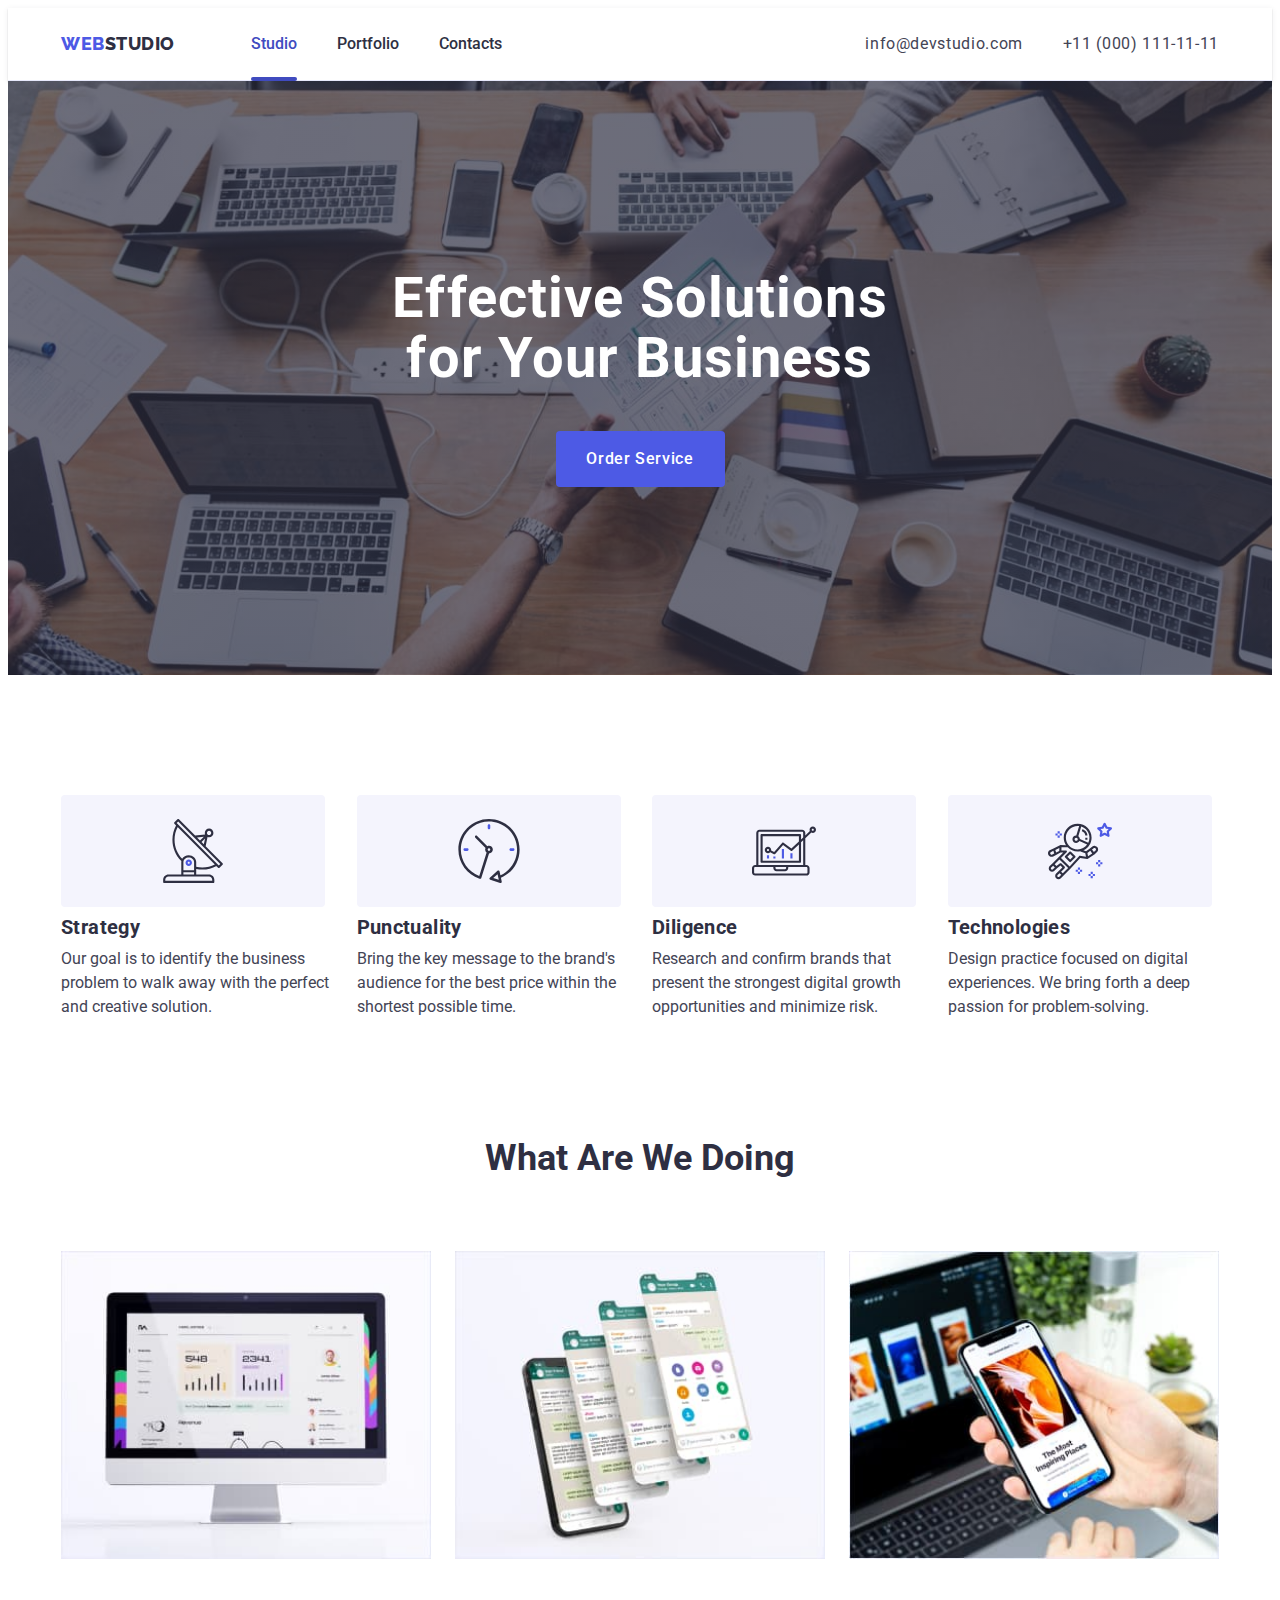
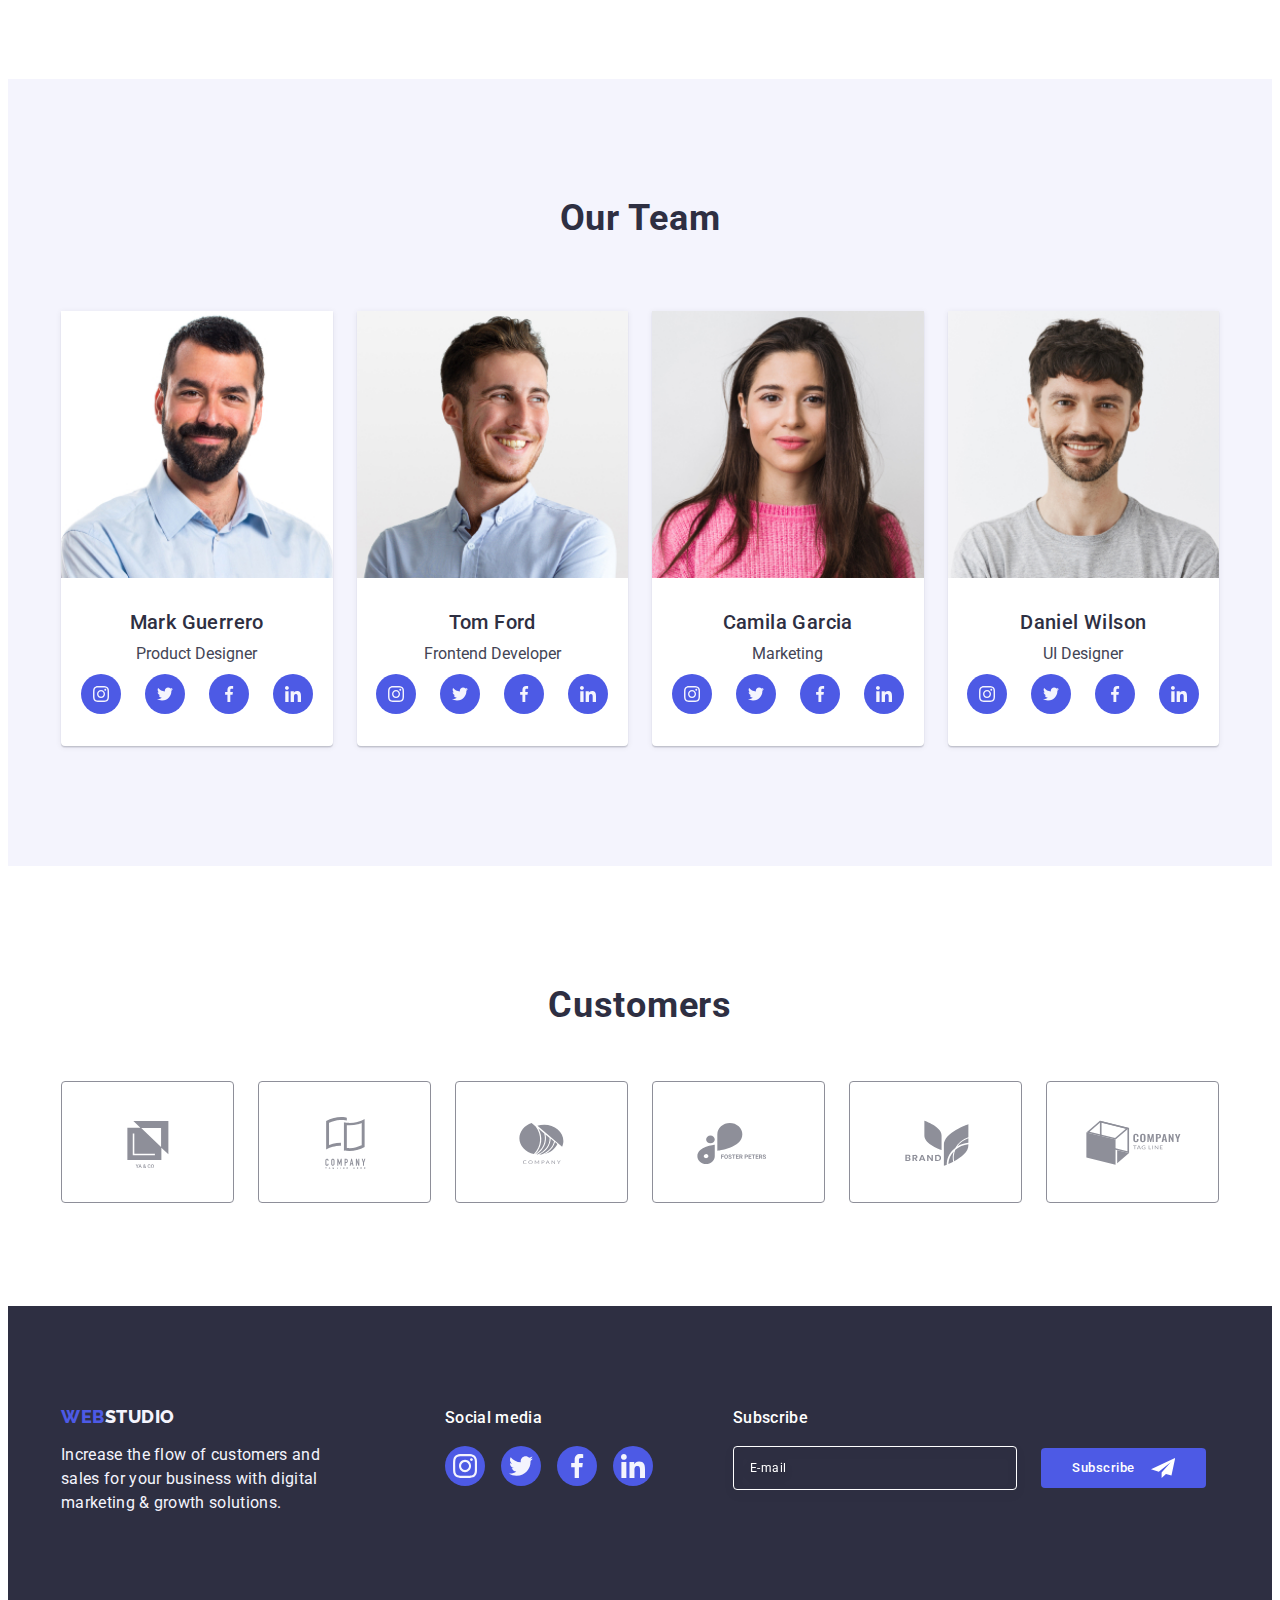
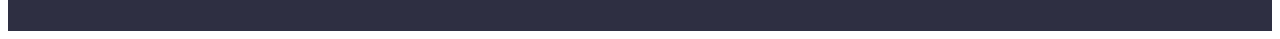
==== commit af54d21a: "corrected" ====
--- a/index.html
+++ b/index.html
@@ -76,73 +76,67 @@
             <use href="./images/icons.svg#icon-close"></use>
           </svg>
         </button>
-        <div class="mob-menu-wrap">
-          <div class="mob-menu-navigation-wrapper">
-            <ul class="mob-menu-list list">
-              <li class="mob-menu-item">
-                <a class="mob-menu-link link mob-current" href="./index.html"
-                  >Studio</a
-                >
-              </li>
-              <li class="mob-menu-item">
-                <a class="mob-menu-link link" href="./portfolio.html"
-                  >Portfolio</a
-                >
-              </li>
-              <li class="mob-menu-item">
-                <a class="mob-menu-link link" href="">Contacts </a>
-              </li>
-            </ul>
-          </div>
-          <div class="mob-menu-contacts-wrapper">
-            <ul class="mob-menu-contacts-list list">
-              <li class="mob-menu-contacts-item">
-                <a
-                  class="mob-menu-contacts-link mob-menu-mobile-link link"
-                  href="tel:+110001111111"
-                  >+11 (000) 111-11-11</a
-                >
-              </li>
-              <li class="mob-menu-contacts-item">
-                <a
-                  class="mob-menu-contacts-link mob-menu-email-link link"
-                  href="mailto:info@devstudio.com"
-                  >info@devstudio.com</a
-                >
-              </li>
-            </ul>
-          </div>
-        </div>
-        <ul class="mob-menu-media-list list">
-          <li class="mob-menu-media-item">
-            <a class="mob-menu-media-link link" href="#">
-              <svg class="mob-menu-media-icon" width="24" height="24">
-                <use href="./images/icons.svg#icon-instagram"></use>
-              </svg>
-            </a>
+        <ul class="mob-menu-list list">
+          <li class="mob-menu-item">
+            <a class="mob-menu-link link mob-current" href="./index.html"
+              >Studio</a
+            >
           </li>
-          <li class="mob-menu-media-item">
-            <a class="mob-menu-media-link link" href="#">
-              <svg class="mob-menu-media-icon" width="24" height="24">
-                <use href="./images/icons.svg#icon-twitter"></use>
-              </svg>
-            </a>
+          <li class="mob-menu-item">
+            <a class="mob-menu-link link" href="./portfolio.html">Portfolio</a>
           </li>
-          <li class="mob-menu-media-item">
-            <a class="mob-menu-media-link link" href="#">
-              <svg class="mob-menu-media-icon" width="24" height="24">
-                <use href="./images/icons.svg#icon-facebook"></use>
-              </svg>
-            </a>
-          </li>
-          <li class="mob-menu-media-item">
-            <a class="mob-menu-media-link link" href="#">
-              <svg class="mob-menu-media-icon" width="24" height="24">
-                <use href="./images/icons.svg#icon-linkedin"></use>
-              </svg>
-            </a>
+          <li class="mob-menu-item">
+            <a class="mob-menu-link link" href="">Contacts </a>
           </li>
         </ul>
+        <div class="mob-menu-contacts-wrapper">
+          <ul class="mob-menu-contacts-list list">
+            <li class="mob-menu-contacts-item">
+              <a
+                class="mob-menu-contacts-link mob-menu-mobile-link link"
+                href="tel:+110001111111"
+                >+11 (000) 111-11-11</a
+              >
+            </li>
+            <li class="mob-menu-contacts-item">
+              <a
+                class="mob-menu-contacts-link mob-menu-email-link link"
+                href="mailto:info@devstudio.com"
+                >info@devstudio.com</a
+              >
+            </li>
+          </ul>
+          <ul class="mob-menu-media-list list">
+            <li class="mob-menu-media-item">
+              <a class="mob-menu-media-link link" href="#">
+                <svg class="mob-menu-media-icon" width="24" height="24">
+                  <use href="./images/icons.svg#icon-instagram"></use>
+                </svg>
+              </a>
+            </li>
+            <li class="mob-menu-media-item">
+              <a class="mob-menu-media-link link" href="#">
+                <svg class="mob-menu-media-icon" width="24" height="24">
+                  <use href="./images/icons.svg#icon-twitter"></use>
+                </svg>
+              </a>
+            </li>
+            <li class="mob-menu-media-item">
+              <a class="mob-menu-media-link link" href="#">
+                <svg class="mob-menu-media-icon" width="24" height="24">
+                  <use href="./images/icons.svg#icon-facebook"></use>
+                </svg>
+              </a>
+            </li>
+            <li class="mob-menu-media-item">
+              <a class="mob-menu-media-link link" href="#">
+                <svg class="mob-menu-media-icon" width="24" height="24">
+                  <use href="./images/icons.svg#icon-linkedin"></use>
+                </svg>
+              </a>
+            </li>
+          </ul>
+        </div>
       </div>
     </header>
     <!------------- MAIN --------------->
--- a/css/styles.css
+++ b/css/styles.css
@@ -163,6 +163,8 @@
 /*! ---------MOBILE MENU---------  */
 
 .mob-menu {
+  display: flex;
+  flex-direction: column;
   position: fixed;
   top: 0;
   width: 100vw;
@@ -170,14 +172,13 @@
   z-index: 2;
   background-color: var(--white-for-project);
   padding: 80px 24px 40px 40px;
+  transform: translateX(0);
   transition: var(--transition);
-  /* overflow: auto; */
-}
-
-.mob-menu-wrap {
-  display: flex;
-  flex-direction: column;
-  justify-content: space-between;
+  overflow: auto;
+}
+
+.mob-menu.is-hidden {
+  transform: translateX(100%);
 }
 
 .mob-menu-open-btn {
@@ -231,14 +232,15 @@
 
 .mob-menu-list {
   display: block;
+  margin-bottom: 40px;
 }
 
 .mob-menu-item:not(:last-child) {
   margin-bottom: 40px;
 }
 
-.mob-menu-item:last-child {
-  margin-bottom: 184px;
+.mob-menu-contacts-wrapper {
+  margin-top: auto;
 }
 
 .mob-menu-link {
@@ -431,7 +433,7 @@
   display: flex;
   flex-wrap: wrap;
   justify-content: center;
-  gap: 24px;
+  gap: 72px;
 }
 
 .team-item {
@@ -531,7 +533,6 @@
   display: flex;
   justify-content: center;
   align-items: center;
-  padding: 16px 40px;
   color: var(--customers-icon-fill);
   border: 1px solid var(--customers-border-color);
   border-radius: 4px;
@@ -691,17 +692,17 @@
 /*& ------------------PORTFOLIO----------------- */
 
 .portfolio-section {
-  padding-top: 96px;
-  padding-bottom: 120px;
+  padding-top: 48px;
+  padding-bottom: 48px;
 }
 
 /*? -----------MAIN-PORTFOLIO----------- */
 
-.main-list {
+.main-btn-list {
   display: flex;
   gap: 24px;
-  justify-content: center;
-  margin-bottom: 72px;
+  justify-content: flex-start;
+  margin-bottom: 48px;
 }
 
 .main-btn {
@@ -714,7 +715,7 @@
   background-color: var(--main-button-background);
   color: var(--main-button-text);
   cursor: pointer;
-  padding: 12px 24px;
+  padding: 8px 16px;
   border-radius: 4px;
   border: 1px solid #e7e9fc;
   transition: color var(--transition), background-color var(--transition),
--- a/css/media.css
+++ b/css/media.css
@@ -30,6 +30,7 @@
     max-width: 328px;
     gap: 56px;
   }
+  /*! Portfolio */
 }
 
 @media (min-device-pixel-ratio: 2),
@@ -138,6 +139,10 @@
     margin-bottom: 36px;
   }
   /** Benefits */
+  .benefits-title {
+    text-align: start;
+  }
+
   .benefits-list {
     column-gap: 24px;
     row-gap: 72px;
@@ -151,7 +156,7 @@
     max-width: 584px;
   }
   .team-list {
-    row-gap: 64px;
+    gap: 64px 24px;
   }
   .team-item {
     width: calc((100% - 24px) / 2);
@@ -202,6 +207,7 @@
   .modal {
     width: 408px;
   }
+  /*! Portfolio */
 }
 
 @media (min-device-pixel-ratio: 2),
@@ -319,6 +325,13 @@
     padding-top: 120px;
     padding-bottom: 120px;
   }
+
+  .benefits-title {
+    font-size: 20px;
+    line-height: 1.2;
+    text-align: start;
+  }
+
   .benefits-icon-container {
     width: 264px;
     height: 112px;
@@ -421,6 +434,21 @@
   /** Modal */
   .modal {
     width: 408px;
+  }
+
+  /*! Portfolio */
+  .portfolio-section {
+    padding-top: 100px;
+    padding-bottom: 120px;
+  }
+
+  .main-btn-list {
+    justify-content: center;
+    margin-bottom: 72px;
+  }
+
+  .main-btn {
+    padding: 12px 24px;
   }
 }
 
